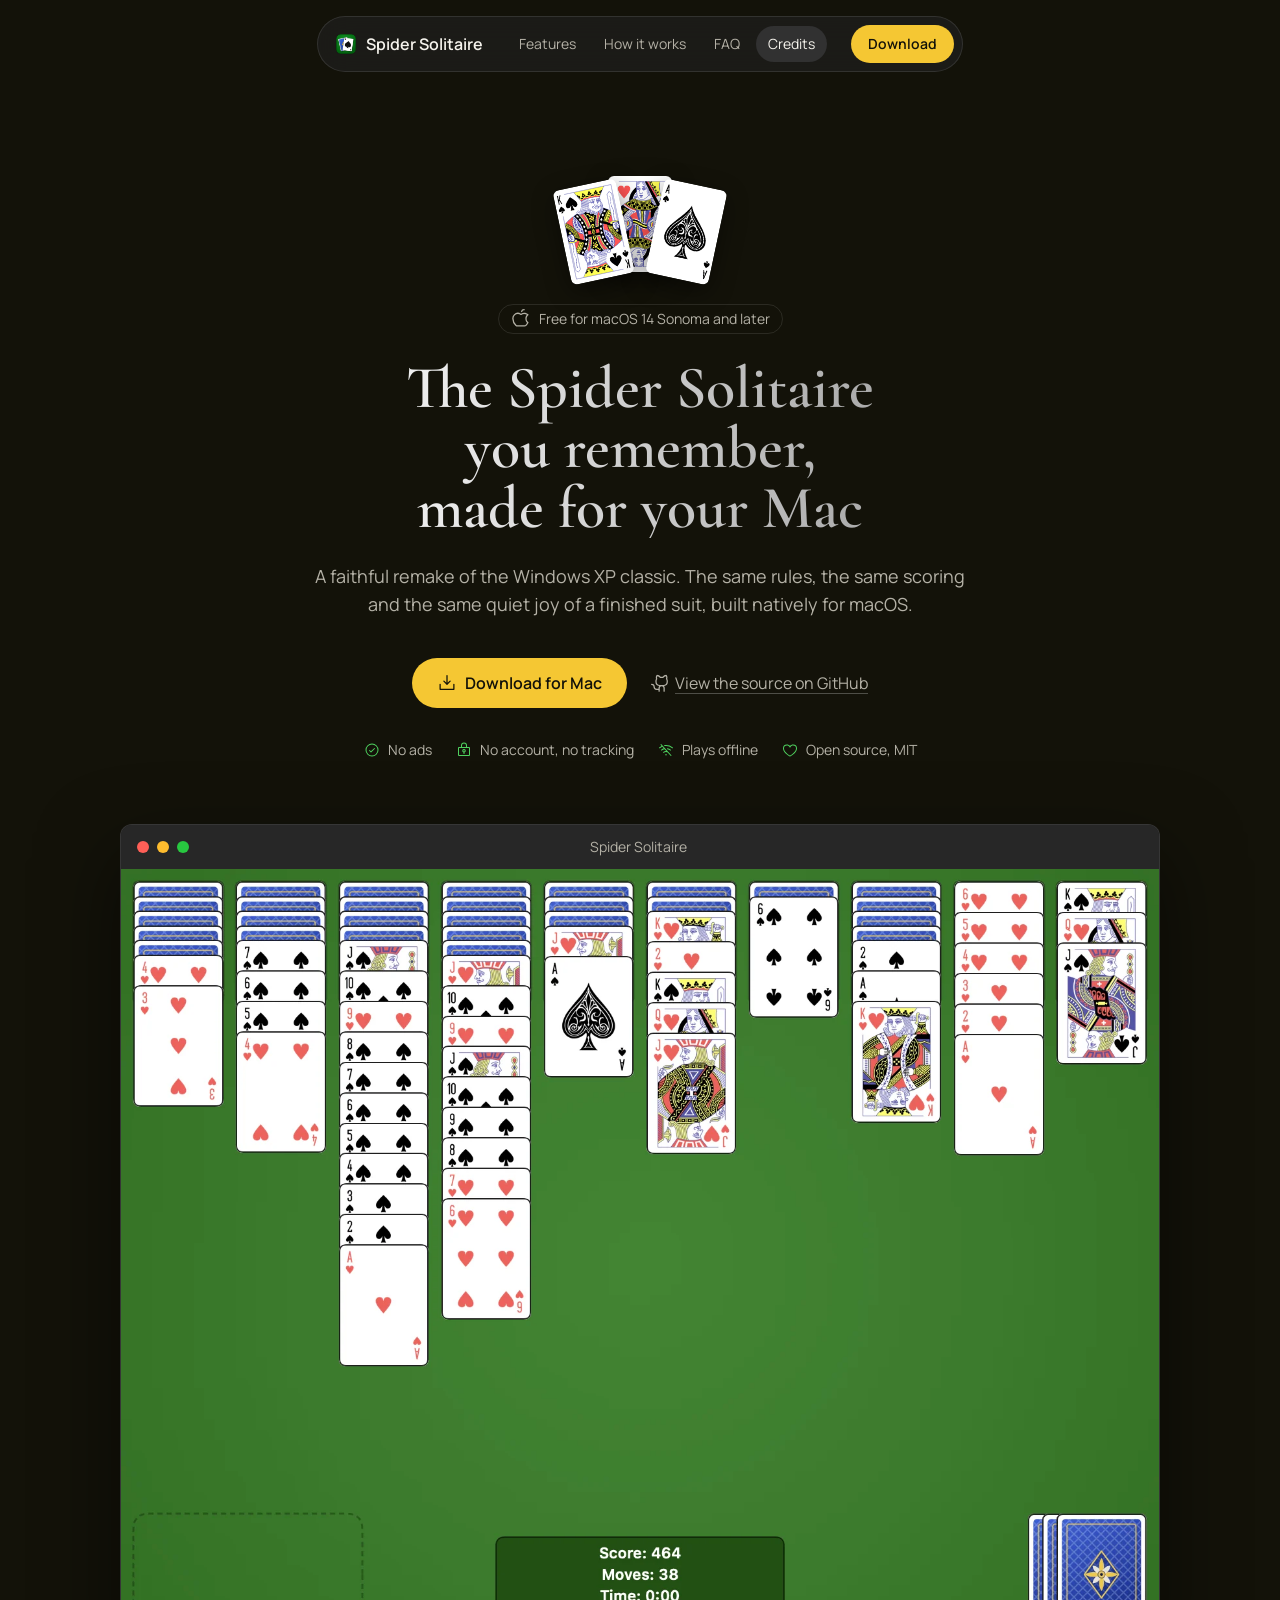
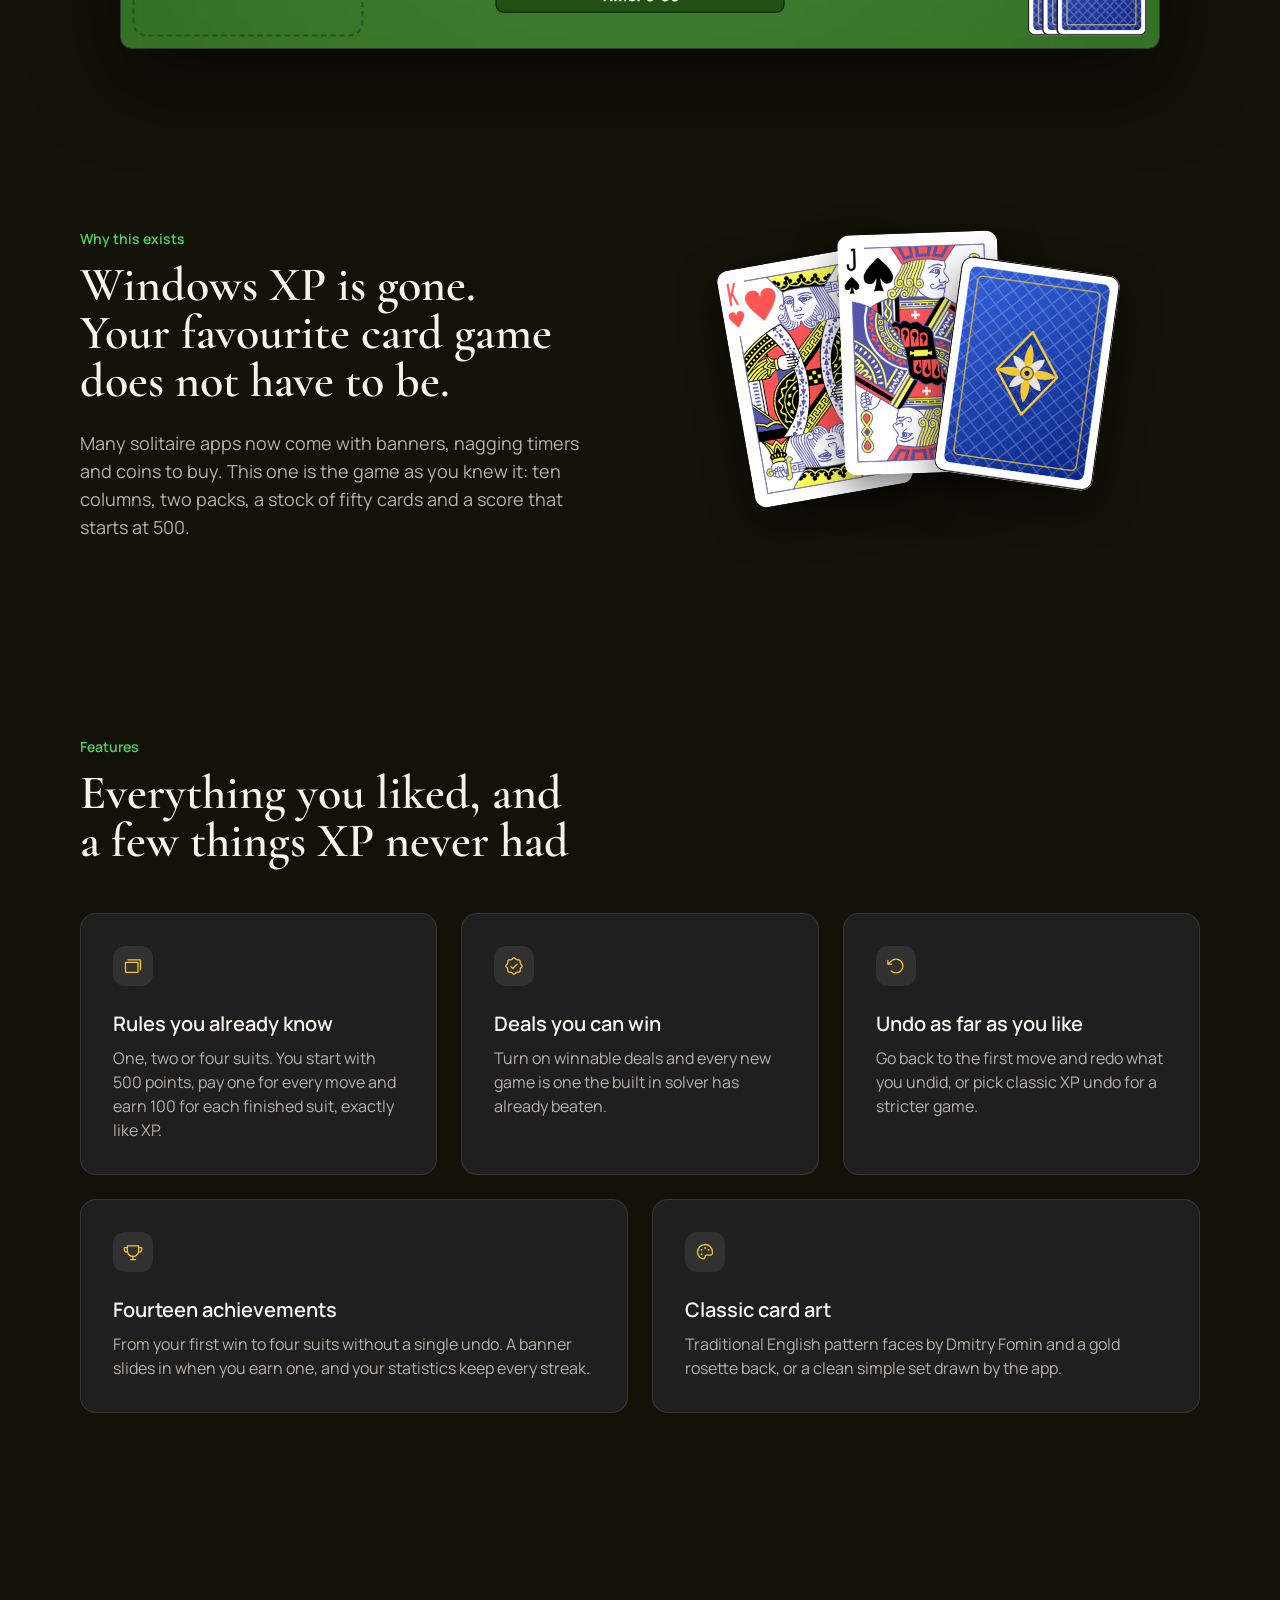
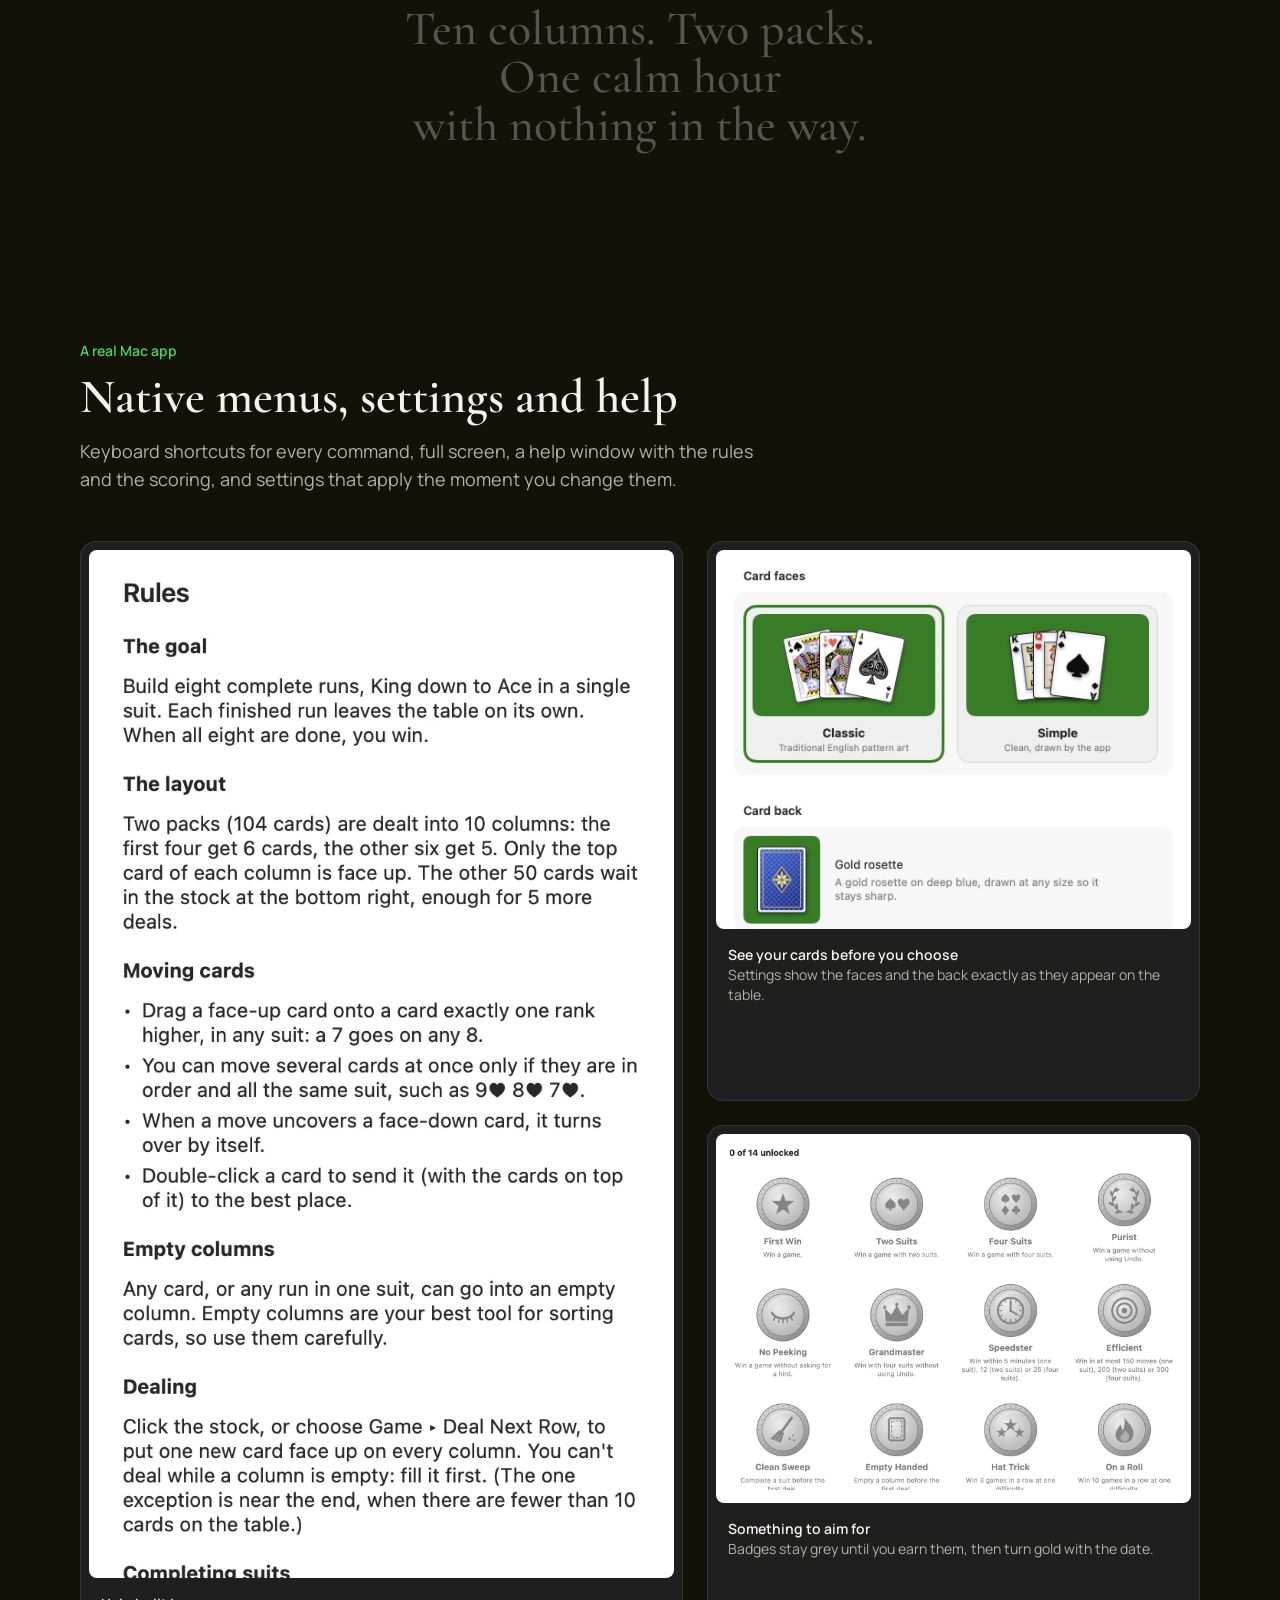
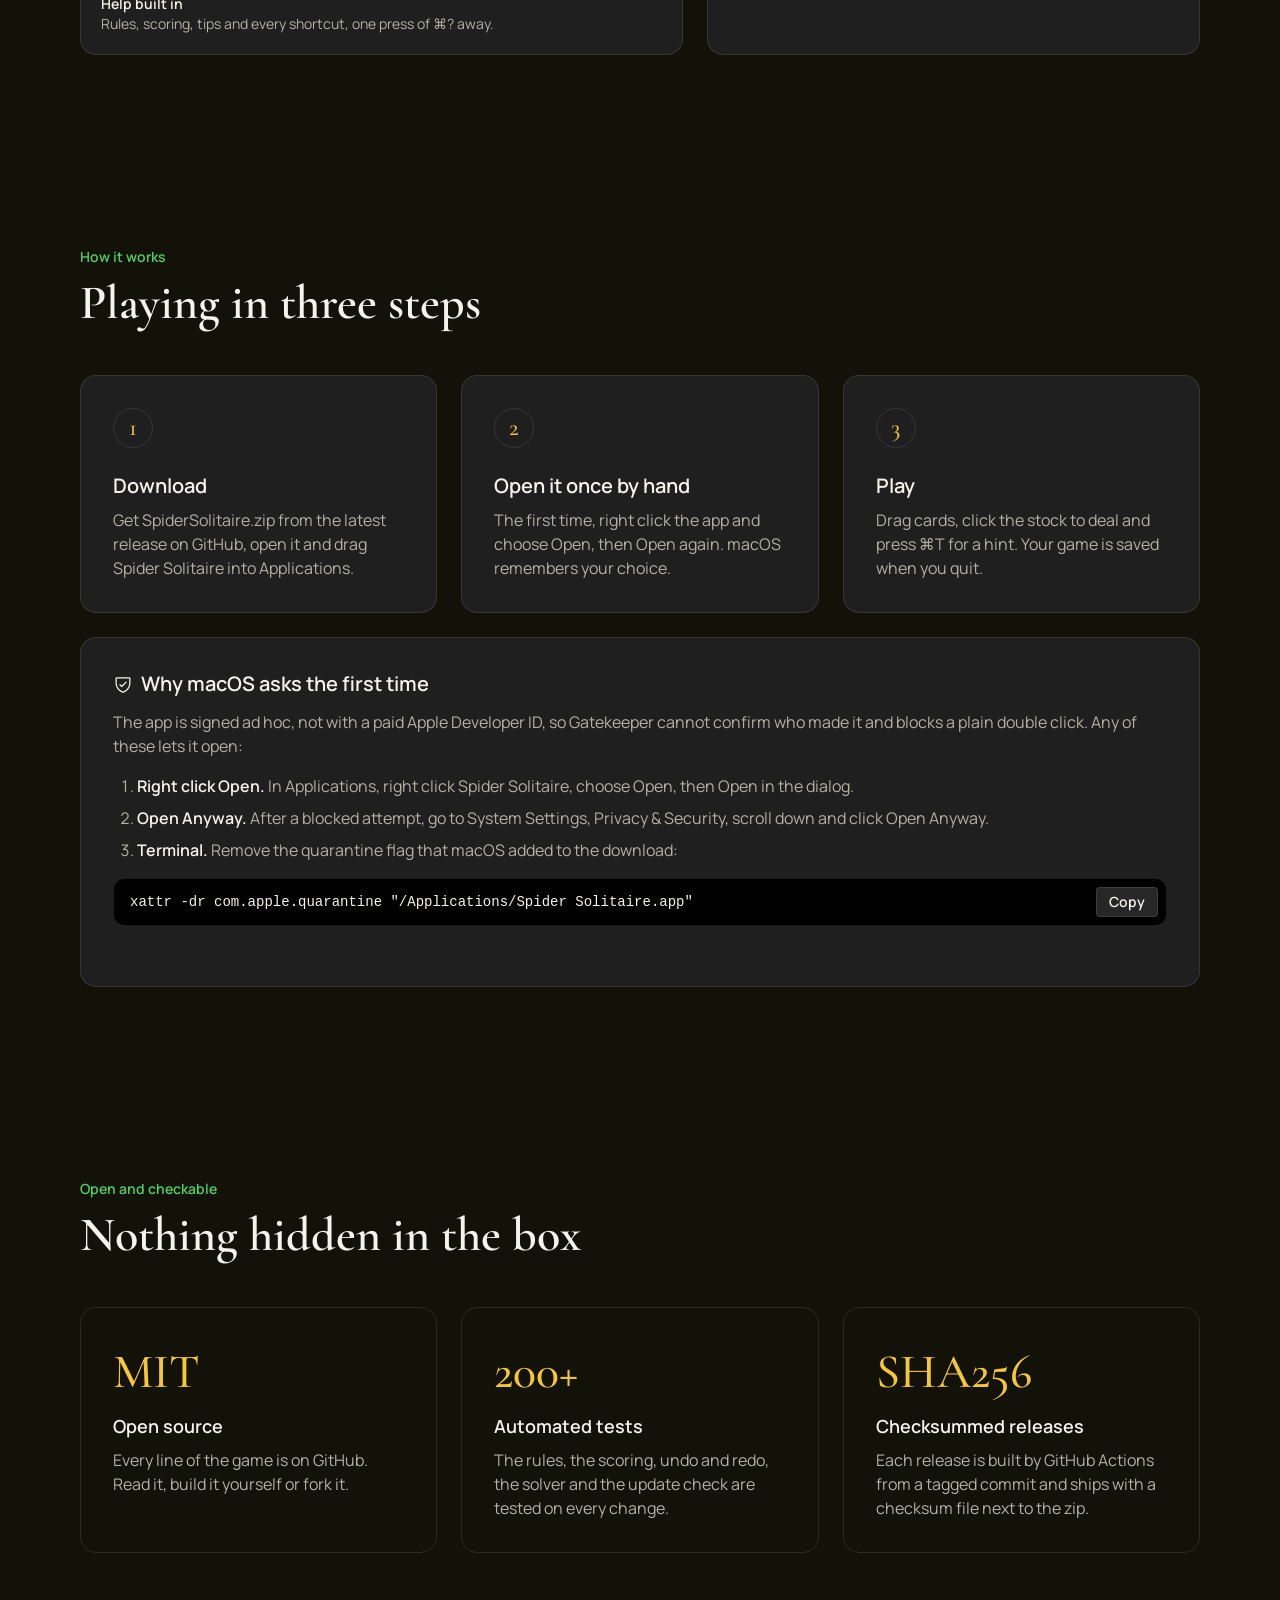
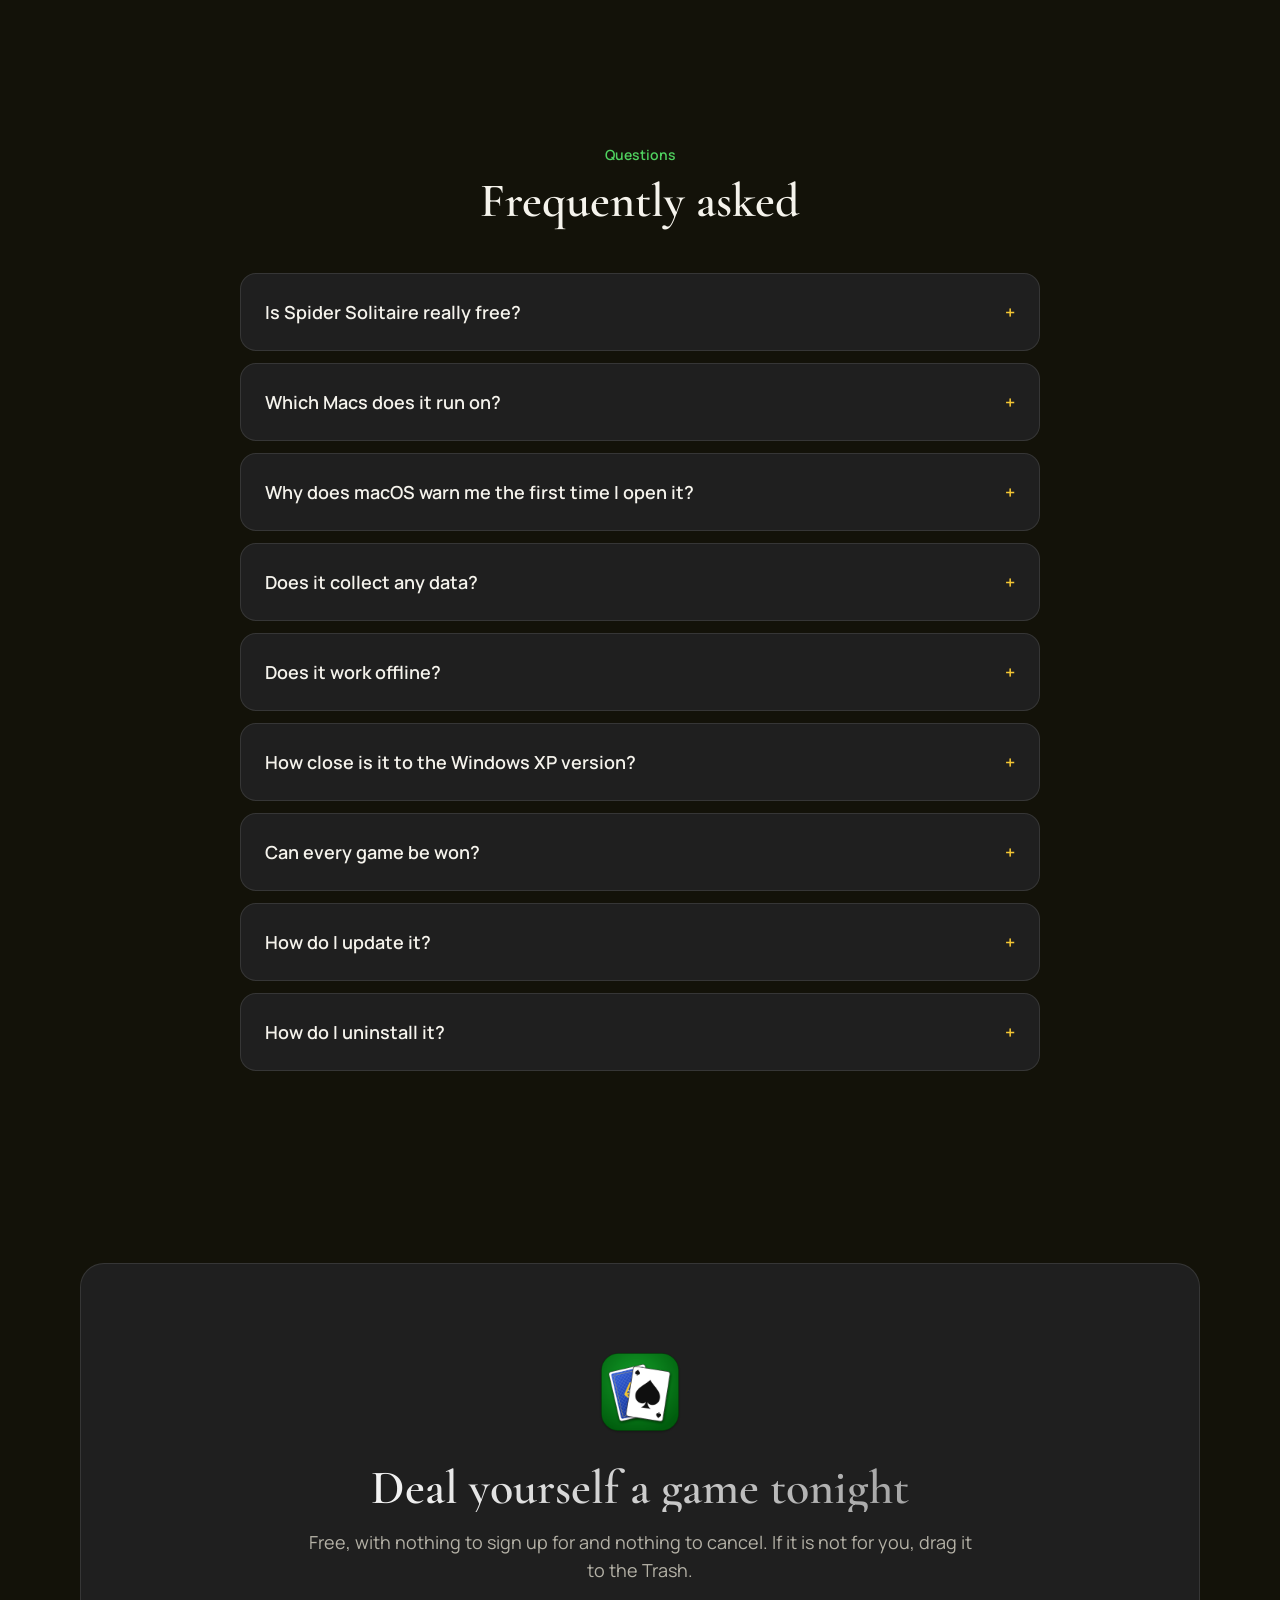
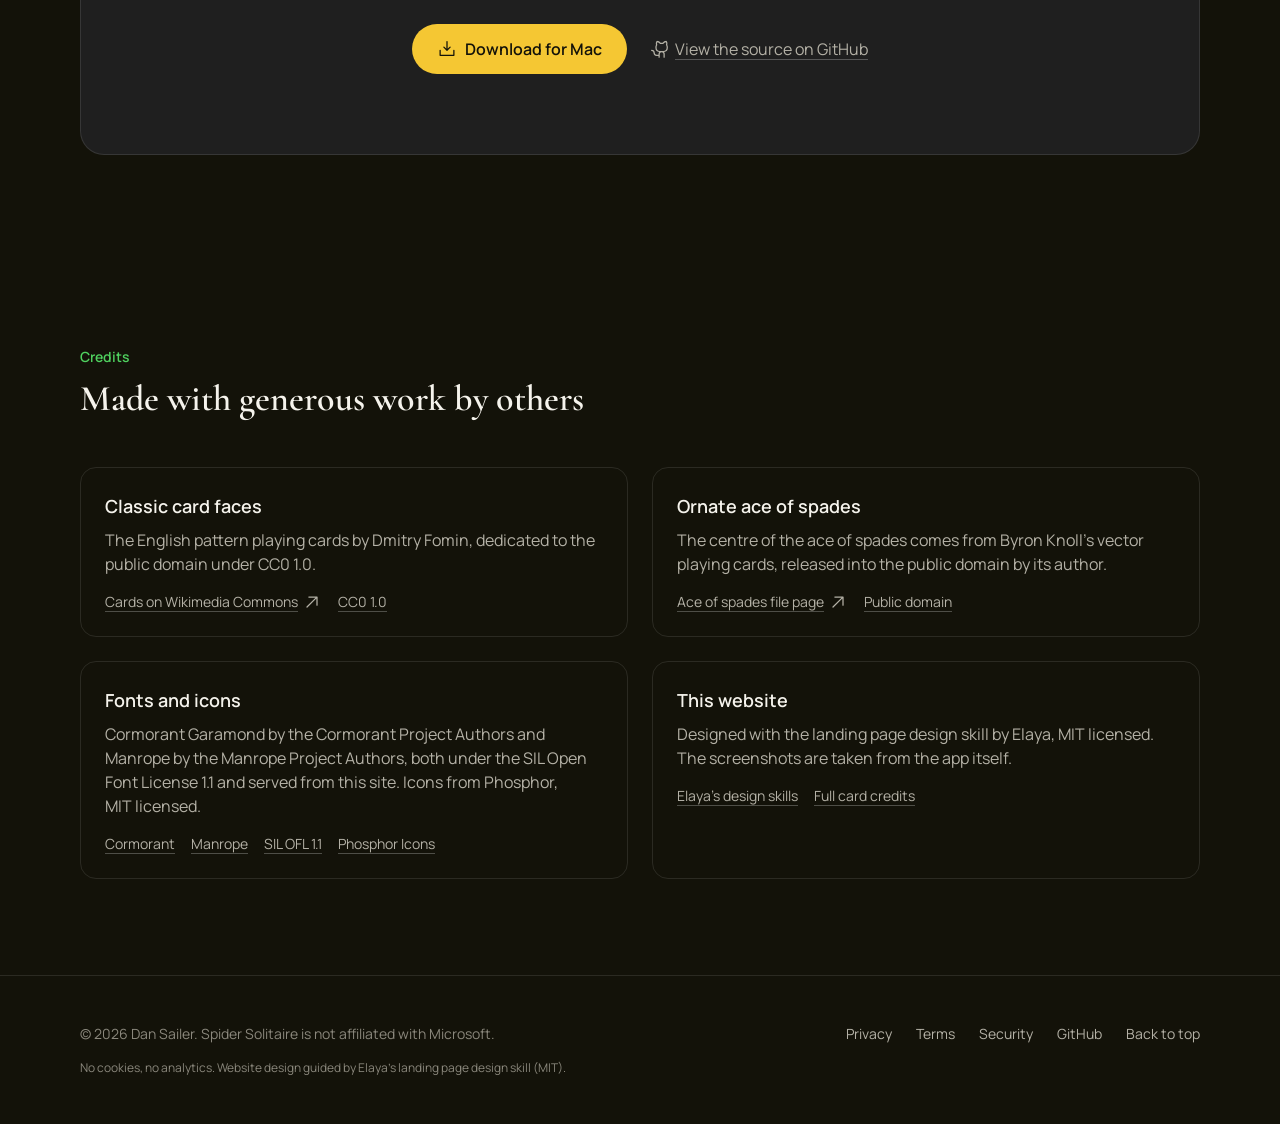
==== docs/index.html @ 623f6f0c "Website in docs/ (static, self-hosted OFL fonts and Phosphor icons, real app screenshots, Gatekeeper" ====
<!doctype html>
<html lang="en" class="no-js">
<head>
<!--
  Spider Solitaire website. Structure, copy and visual system follow the landing page design
  skill by Elaya (MIT, (c) 2026 Elaya): https://github.com/elayadesign/ai-design-skills
  Static HTML and CSS with a little vanilla JS. Everything is served from this folder: no CDN,
  no web fonts from third parties, no trackers, no cookies.
-->
<meta charset="utf-8">
<meta name="viewport" content="width=device-width, initial-scale=1">
<title>Spider Solitaire for Mac: the Windows XP classic, free and native</title>
<meta name="description" content="A free, faithful remake of Windows XP Spider Solitaire for macOS 14 and later. One, two or four suits, classic scoring, unlimited undo, winnable deals and 14 achievements. No ads, no account.">
<link rel="canonical" href="https://dansailer.github.io/SpiderSolitaire/">
<meta name="theme-color" content="#131209">
<link rel="icon" href="assets/favicon.svg" type="image/svg+xml">
<link rel="icon" href="assets/favicon-32.png" sizes="32x32" type="image/png">
<link rel="apple-touch-icon" href="assets/icon-180.png">
<meta property="og:type" content="website">
<meta property="og:site_name" content="Spider Solitaire">
<meta property="og:title" content="Spider Solitaire for Mac: the Windows XP classic, free and native">
<meta property="og:description" content="Same rules, same scoring, built natively for macOS. Free and open source.">
<meta property="og:url" content="https://dansailer.github.io/SpiderSolitaire/">
<meta property="og:image" content="https://dansailer.github.io/SpiderSolitaire/assets/og-image.png">
<meta property="og:image:width" content="1200">
<meta property="og:image:height" content="630">
<meta property="og:image:alt" content="A game of Spider Solitaire with two suits in progress on green felt">
<meta name="twitter:card" content="summary_large_image">
<link rel="preload" href="fonts/cormorant-garamond/cormorant-garamond-latin-600-normal.woff2" as="font" type="font/woff2" crossorigin>
<link rel="preload" href="fonts/manrope/manrope-latin-wght-normal.woff2" as="font" type="font/woff2" crossorigin>
<link rel="stylesheet" href="site.css">
<script type="application/ld+json">
{
  "@context": "https://schema.org",
  "@type": "SoftwareApplication",
  "name": "Spider Solitaire",
  "applicationCategory": "GameApplication",
  "operatingSystem": "macOS 14 or later",
  "url": "https://dansailer.github.io/SpiderSolitaire/",
  "downloadUrl": "https://github.com/dansailer/SpiderSolitaire/releases/latest",
  "license": "https://opensource.org/license/mit",
  "image": "https://dansailer.github.io/SpiderSolitaire/assets/icon-512.png",
  "offers": { "@type": "Offer", "price": "0", "priceCurrency": "USD" }
}
</script>
<script type="application/ld+json">
{
  "@context": "https://schema.org",
  "@type": "FAQPage",
  "mainEntity": [
    {"@type": "Question", "name": "Is Spider Solitaire really free?", "acceptedAnswer": {"@type": "Answer", "text": "Yes. There are no ads, no purchases inside the app and no account. The source code is open under the MIT licence."}},
    {"@type": "Question", "name": "Which Macs does it run on?", "acceptedAnswer": {"@type": "Answer", "text": "Any Mac with macOS 14 Sonoma or later. The download is a universal app for Apple silicon and Intel Macs."}},
    {"@type": "Question", "name": "Why does macOS warn me the first time I open it?", "acceptedAnswer": {"@type": "Answer", "text": "The app is signed ad hoc rather than with a paid Apple Developer ID, so Gatekeeper cannot check who made it. Right click the app, choose Open, then confirm. You only do this once."}},
    {"@type": "Question", "name": "Does it collect any data?", "acceptedAnswer": {"@type": "Answer", "text": "No. The only network request is the optional update check, which reads the public list of releases on GitHub at most once a day. You can turn it off in Settings."}},
    {"@type": "Question", "name": "Does it work offline?", "acceptedAnswer": {"@type": "Answer", "text": "Yes. Everything runs on your Mac. Without a connection the update check simply waits for the next day."}},
    {"@type": "Question", "name": "How close is it to the Windows XP version?", "acceptedAnswer": {"@type": "Answer", "text": "The rules, the scoring, the dealing rule for empty columns, hints, statistics and the three difficulties all follow XP. Redo, winnable deals and achievements are new, and you can switch undo to the classic XP behaviour."}},
    {"@type": "Question", "name": "Can every game be won?", "acceptedAnswer": {"@type": "Answer", "text": "Not every random deal. Turn on Only deal winnable games and each new game is one the built in solver has already won."}},
    {"@type": "Question", "name": "How do I update it?", "acceptedAnswer": {"@type": "Answer", "text": "Choose Spider Solitaire, then Check for Updates. If a new version exists, Download saves it to your Downloads folder and you replace the app in Applications."}},
    {"@type": "Question", "name": "How do I uninstall it?", "acceptedAnswer": {"@type": "Answer", "text": "Drag the app to the Trash. Your saved game and statistics live in the SpiderSolitaire folder inside Library, Application Support, which you can delete too."}}
  ]
}
</script>
</head>
<body>
<a class="skip-link" href="#main">Skip to content</a>

<nav class="nav" aria-label="Main">
  <a class="brand" href="./" aria-label="Spider Solitaire, home">
    <img src="assets/icon-180.png" alt="" width="24" height="24">
    <span>Spider Solitaire</span>
  </a>
  <ul class="nav-links text-sm">
    <li><a href="#features">Features</a></li>
    <li><a href="#how">How it works</a></li>
    <li><a href="#faq">FAQ</a></li>
    <li><a href="#credits">Credits</a></li>
  </ul>
  <a class="button button-primary" href="https://github.com/dansailer/SpiderSolitaire/releases/latest">Download</a>
  <button class="menu-toggle" type="button" aria-expanded="false" aria-controls="mobile-menu" aria-label="Open menu"><span></span><span></span></button>
</nav>
<div class="mobile-menu" id="mobile-menu" aria-hidden="true">
  <ul>
    <li><a href="#features">Features</a></li>
    <li><a href="#how">How it works</a></li>
    <li><a href="#faq">FAQ</a></li>
    <li><a href="#credits">Credits</a></li>
    <li><a class="button button-primary" href="https://github.com/dansailer/SpiderSolitaire/releases/latest">Download for Mac</a></li>
  </ul>
</div>

<main id="main">
  <header class="hero container">
    <div class="hero-fan" aria-hidden="true">
      <img src="assets/spades-king.png" alt="" width="64" height="96">
      <img src="assets/hearts-queen.png" alt="" width="64" height="96">
      <img src="assets/spades-ace.png" alt="" width="64" height="96">
    </div>
    <p class="eyebrow text-sm"><svg class="icon" aria-hidden="true"><use href="assets/icons.svg#i-apple-logo"/></svg>Free for macOS 14 Sonoma and later</p>
    <h1 class="serif text-6xl">The Spider Solitaire you remember,<br> made for your Mac</h1>
    <p class="subheading text-lg">A faithful remake of the Windows XP classic. The same rules, the same scoring and the same quiet joy of a finished suit, built natively for macOS.</p>
    <div class="cta-row">
      <a class="button button-primary button-large" href="https://github.com/dansailer/SpiderSolitaire/releases/latest">
        <svg class="icon" aria-hidden="true"><use href="assets/icons.svg#i-download-simple"/></svg>Download for Mac
      </a>
      <a class="text-link text-base" href="https://github.com/dansailer/SpiderSolitaire">
        <svg class="icon" aria-hidden="true"><use href="assets/icons.svg#i-github-logo"/></svg>View the source on GitHub
      </a>
    </div>
    <ul class="proof text-sm" aria-label="What you get">
      <li><svg class="icon" aria-hidden="true"><use href="assets/icons.svg#i-check-circle"/></svg>No ads</li>
      <li><svg class="icon" aria-hidden="true"><use href="assets/icons.svg#i-lock-key"/></svg>No account, no tracking</li>
      <li><svg class="icon" aria-hidden="true"><use href="assets/icons.svg#i-wifi-slash"/></svg>Plays offline</li>
      <li><svg class="icon" aria-hidden="true"><use href="assets/icons.svg#i-heart"/></svg>Open source, MIT</li>
    </ul>
    <div class="window">
      <div class="window-bar text-sm" aria-hidden="true"><i></i><i></i><i></i><span>Spider Solitaire</span></div>
      <div class="shot">
        <img src="assets/board.webp" width="1600" height="1200" fetchpriority="high"
             alt="Spider Solitaire on green felt: a two suit game 38 moves in, with runs of spades and hearts across ten columns, score 464 and the stock in the corner">
      </div>
    </div>
  </header>

  <section class="container reveal" aria-labelledby="story-title">
    <div class="story">
      <div>
        <span class="kicker text-sm">Why this exists</span>
        <h2 id="story-title" class="serif text-5xl">Windows XP is gone. Your favourite card game does not have to be.</h2>
        <p class="muted text-lg" style="margin-top: var(--s-300)">Many solitaire apps now come with banners, nagging timers and coins to buy. This one is the game as you knew it: ten columns, two packs, a stock of fifty cards and a score that starts at 500.</p>
      </div>
      <div class="story-cards" aria-hidden="true">
        <img src="assets/hearts-king.png" alt="" width="160" height="240">
        <img src="assets/spades-jack.png" alt="" width="160" height="240">
        <img src="assets/card-back.png" alt="" width="160" height="240">
      </div>
    </div>
  </section>

  <section id="features" class="container reveal" aria-labelledby="features-title">
    <div class="section-head">
      <span class="kicker text-sm">Features</span>
      <h2 id="features-title" class="serif text-5xl">Everything you liked, and a few things XP never had</h2>
    </div>
    <ul class="benefits">
      <li class="benefit">
        <span class="badge"><svg class="icon" aria-hidden="true"><use href="assets/icons.svg#i-cards"/></svg></span>
        <h3>Rules you already know</h3>
        <p>One, two or four suits. You start with 500 points, pay one for every move and earn 100 for each finished suit, exactly like XP.</p>
      </li>
      <li class="benefit">
        <span class="badge"><svg class="icon" aria-hidden="true"><use href="assets/icons.svg#i-seal-check"/></svg></span>
        <h3>Deals you can win</h3>
        <p>Turn on winnable deals and every new game is one the built in solver has already beaten.</p>
      </li>
      <li class="benefit">
        <span class="badge"><svg class="icon" aria-hidden="true"><use href="assets/icons.svg#i-arrow-counter-clockwise"/></svg></span>
        <h3>Undo as far as you like</h3>
        <p>Go back to the first move and redo what you undid, or pick classic XP undo for a stricter game.</p>
      </li>
      <li class="benefit">
        <span class="badge"><svg class="icon" aria-hidden="true"><use href="assets/icons.svg#i-trophy"/></svg></span>
        <h3>Fourteen achievements</h3>
        <p>From your first win to four suits without a single undo. A banner slides in when you earn one, and your statistics keep every streak.</p>
      </li>
      <li class="benefit">
        <span class="badge"><svg class="icon" aria-hidden="true"><use href="assets/icons.svg#i-palette"/></svg></span>
        <h3>Classic card art</h3>
        <p>Traditional English pattern faces by Dmitry Fomin and a gold rosette back, or a clean simple set drawn by the app.</p>
      </li>
    </ul>
  </section>

  <section class="tagline container" aria-label="In short">
    <p class="serif text-5xl" data-tagline>
      <span data-line>Ten columns. Two packs.</span><br>
      <span data-line>One calm hour</span><br>
      <span data-line>with nothing in the way.</span>
    </p>
  </section>

  <section class="container reveal" aria-labelledby="screens-title">
    <div class="section-head">
      <span class="kicker text-sm">A real Mac app</span>
      <h2 id="screens-title" class="serif text-5xl">Native menus, settings and help</h2>
      <p class="text-lg">Keyboard shortcuts for every command, full screen, a help window with the rules and the scoring, and settings that apply the moment you change them.</p>
    </div>
    <div class="gallery">
      <figure class="tall">
        <div class="shot"><img src="assets/help.webp" width="764" height="1344" loading="lazy"
             alt="The help window showing the rules: the goal, the layout, moving cards, empty columns and dealing"></div>
        <figcaption class="text-sm"><strong>Help built in</strong>Rules, scoring, tips and every shortcut, one press of ⌘? away.</figcaption>
      </figure>
      <figure>
        <div class="shot"><img src="assets/settings-appearance.webp" width="1040" height="830" loading="lazy"
             alt="Appearance settings with a live preview of the Classic and Simple card faces and the gold rosette card back"></div>
        <figcaption class="text-sm"><strong>See your cards before you choose</strong>Settings show the faces and the back exactly as they appear on the table.</figcaption>
      </figure>
      <figure>
        <div class="shot"><img src="assets/achievements.webp" width="1440" height="1120" loading="lazy"
             alt="The achievements window with badges such as First Win, Purist, Speedster and Hat Trick, all still locked"></div>
        <figcaption class="text-sm"><strong>Something to aim for</strong>Badges stay grey until you earn them, then turn gold with the date.</figcaption>
      </figure>
    </div>
  </section>

  <section id="how" class="container reveal" aria-labelledby="how-title">
    <div class="section-head">
      <span class="kicker text-sm">How it works</span>
      <h2 id="how-title" class="serif text-5xl">Playing in three steps</h2>
    </div>
    <ol class="steps">
      <li class="step">
        <span class="step-number" aria-hidden="true">1</span>
        <h3>Download</h3>
        <p>Get SpiderSolitaire.zip from the latest release on GitHub, open it and drag Spider Solitaire into Applications.</p>
      </li>
      <li class="step">
        <span class="step-number" aria-hidden="true">2</span>
        <h3>Open it once by hand</h3>
        <p>The first time, right click the app and choose Open, then Open again. macOS remembers your choice.</p>
      </li>
      <li class="step">
        <span class="step-number" aria-hidden="true">3</span>
        <h3>Play</h3>
        <p>Drag cards, click the stock to deal and press ⌘T for a hint. Your game is saved when you quit.</p>
      </li>
    </ol>
    <div class="gatekeeper" id="first-launch">
      <h3><svg class="icon" aria-hidden="true"><use href="assets/icons.svg#i-shield-check"/></svg>Why macOS asks the first time</h3>
      <p class="muted" style="margin-top: var(--s-100)">The app is signed ad hoc, not with a paid Apple Developer ID, so Gatekeeper cannot confirm who made it and blocks a plain double click. Any of these lets it open:</p>
      <ol class="text-base">
        <li><strong>Right click Open.</strong> In Applications, right click Spider Solitaire, choose Open, then Open in the dialog.</li>
        <li><strong>Open Anyway.</strong> After a blocked attempt, go to System Settings, Privacy &amp; Security, scroll down and click Open Anyway.</li>
        <li><strong>Terminal.</strong> Remove the quarantine flag that macOS added to the download:</li>
      </ol>
      <div class="code">
        <code id="xattr-command">xattr -dr com.apple.quarantine "/Applications/Spider Solitaire.app"</code>
        <button class="copy" type="button" data-copy="xattr-command" aria-describedby="copy-status">Copy</button>
      </div>
      <p class="copy-status text-sm" id="copy-status" role="status" aria-live="polite"></p>
    </div>
  </section>

  <section class="container reveal" aria-labelledby="open-title">
    <div class="section-head">
      <span class="kicker text-sm">Open and checkable</span>
      <h2 id="open-title" class="serif text-5xl">Nothing hidden in the box</h2>
    </div>
    <div class="facts">
      <div class="fact">
        <p class="value">MIT</p>
        <h3>Open source</h3>
        <p>Every line of the game is on GitHub. Read it, build it yourself or fork it.</p>
      </div>
      <div class="fact">
        <p class="value">200+</p>
        <h3>Automated tests</h3>
        <p>The rules, the scoring, undo and redo, the solver and the update check are tested on every change.</p>
      </div>
      <div class="fact">
        <p class="value">SHA256</p>
        <h3>Checksummed releases</h3>
        <p>Each release is built by GitHub Actions from a tagged commit and ships with a checksum file next to the zip.</p>
      </div>
    </div>
  </section>

  <section id="faq" class="container reveal" aria-labelledby="faq-title">
    <div class="section-head center">
      <span class="kicker text-sm">Questions</span>
      <h2 id="faq-title" class="serif text-5xl">Frequently asked</h2>
    </div>
    <div class="faq">
      <details><summary>Is Spider Solitaire really free?</summary><p>Yes. There are no ads, no purchases inside the app and no account. The source code is open under the MIT licence.</p></details>
      <details><summary>Which Macs does it run on?</summary><p>Any Mac with macOS 14 Sonoma or later. The download is a universal app for Apple silicon and Intel Macs.</p></details>
      <details><summary>Why does macOS warn me the first time I open it?</summary><p>The app is signed ad hoc rather than with a paid Apple Developer ID, so Gatekeeper cannot check who made it. Right click the app, choose Open, then confirm. You only do this once. <a class="text-link" href="#first-launch">More ways to open it</a></p></details>
      <details><summary>Does it collect any data?</summary><p>No. The only network request is the optional update check, which reads the public list of releases on GitHub at most once a day. You can turn it off in Settings, General.</p></details>
      <details><summary>Does it work offline?</summary><p>Yes. Everything runs on your Mac. Without a connection the update check simply waits for the next day.</p></details>
      <details><summary>How close is it to the Windows XP version?</summary><p>The rules, the scoring, the dealing rule for empty columns, hints, statistics and the three difficulties all follow XP. Redo, winnable deals and achievements are new, and you can switch undo to the classic XP behaviour.</p></details>
      <details><summary>Can every game be won?</summary><p>Not every random deal. Turn on Only deal winnable games and each new game is one the built in solver has already won.</p></details>
      <details><summary>How do I update it?</summary><p>Choose Spider Solitaire, then Check for Updates. If a new version exists, Download saves it to your Downloads folder and you replace the app in Applications.</p></details>
      <details><summary>How do I uninstall it?</summary><p>Drag the app to the Trash. Your saved game and statistics live in the SpiderSolitaire folder inside Library, Application Support, which you can delete too.</p></details>
    </div>
  </section>

  <section class="final container reveal" aria-labelledby="final-title">
    <div class="final-card">
      <img src="assets/icon-512.png" alt="Spider Solitaire app icon: an ace of spades over a blue card back on green felt" width="96" height="96" loading="lazy">
      <h2 id="final-title" class="serif text-5xl gradient-text">Deal yourself a game tonight</h2>
      <p class="text-lg">Free, with nothing to sign up for and nothing to cancel. If it is not for you, drag it to the Trash.</p>
      <div class="cta-row">
        <a class="button button-primary button-large" href="https://github.com/dansailer/SpiderSolitaire/releases/latest">
          <svg class="icon" aria-hidden="true"><use href="assets/icons.svg#i-download-simple"/></svg>Download for Mac
        </a>
        <a class="text-link text-base" href="https://github.com/dansailer/SpiderSolitaire">
          <svg class="icon" aria-hidden="true"><use href="assets/icons.svg#i-github-logo"/></svg>View the source on GitHub
        </a>
      </div>
    </div>
  </section>

  <section id="credits" class="container reveal" aria-labelledby="credits-title">
    <div class="section-head">
      <span class="kicker text-sm">Credits</span>
      <h2 id="credits-title" class="serif text-4xl">Made with generous work by others</h2>
    </div>
    <ul class="credits">
      <li class="credit">
        <h3>Classic card faces</h3>
        <p>The English pattern playing cards by Dmitry Fomin, dedicated to the public domain under CC0 1.0.</p>
        <p class="links text-sm">
          <a class="text-link" href="https://commons.wikimedia.org/wiki/Category:SVG_English_pattern_playing_cards">Cards on Wikimedia Commons<svg class="icon" aria-hidden="true"><use href="assets/icons.svg#i-arrow-up-right"/></svg></a>
          <a class="text-link" href="https://creativecommons.org/publicdomain/zero/1.0/">CC0 1.0</a>
        </p>
      </li>
      <li class="credit">
        <h3>Ornate ace of spades</h3>
        <p>The centre of the ace of spades comes from Byron Knoll's vector playing cards, released into the public domain by its author.</p>
        <p class="links text-sm">
          <a class="text-link" href="https://commons.wikimedia.org/wiki/File:Ace_of_spades.svg">Ace of spades file page<svg class="icon" aria-hidden="true"><use href="assets/icons.svg#i-arrow-up-right"/></svg></a>
          <a class="text-link" href="https://en.wikipedia.org/wiki/Public_domain">Public domain</a>
        </p>
      </li>
      <li class="credit">
        <h3>Fonts and icons</h3>
        <p>Cormorant Garamond by the Cormorant Project Authors and Manrope by the Manrope Project Authors, both under the SIL Open Font License 1.1 and served from this site. Icons from Phosphor, MIT licensed.</p>
        <p class="links text-sm">
          <a class="text-link" href="https://github.com/CatharsisFonts/Cormorant">Cormorant</a>
          <a class="text-link" href="https://github.com/sharanda/manrope">Manrope</a>
          <a class="text-link" href="https://openfontlicense.org/">SIL OFL 1.1</a>
          <a class="text-link" href="https://phosphoricons.com/">Phosphor Icons</a>
        </p>
      </li>
      <li class="credit">
        <h3>This website</h3>
        <p>Designed with the landing page design skill by Elaya, MIT licensed. The screenshots are taken from the app itself.</p>
        <p class="links text-sm">
          <a class="text-link" href="https://github.com/elayadesign/ai-design-skills">Elaya's design skills</a>
          <a class="text-link" href="https://github.com/dansailer/SpiderSolitaire/blob/main/Sources/SpiderSolitaire/Resources/Cards/CREDITS.md">Full card credits</a>
        </p>
      </li>
    </ul>
  </section>
</main>

<footer>
  <div class="container">
    <div class="footer-row text-sm">
      <p>© 2026 Dan Sailer. Spider Solitaire is not affiliated with Microsoft.</p>
      <ul>
        <li><a href="privacy.html">Privacy</a></li>
        <li><a href="terms.html">Terms</a></li>
        <li><a href="https://github.com/dansailer/SpiderSolitaire/security/policy">Security</a></li>
        <li><a href="https://github.com/dansailer/SpiderSolitaire">GitHub</a></li>
        <li><a href="#main">Back to top</a></li>
      </ul>
    </div>
    <p class="note text-xs">No cookies, no analytics. Website design guided by Elaya's landing page design skill (MIT).</p>
  </div>
</footer>
<script src="site.js" defer></script>
</body>
</html>
---- docs/site.css ----
/* Spider Solitaire website. Visual system: Elaya's landing page design skill (MIT),
   https://github.com/elayadesign/ai-design-skills. Every size, space and radius below is one of
   its tokens (Tailwind type scale, spacing table, Tailwind radii). */

@font-face {
  font-family: "Cormorant Garamond";
  src: url("fonts/cormorant-garamond/cormorant-garamond-latin-500-normal.woff2") format("woff2");
  font-weight: 500; font-style: normal; font-display: swap;
  unicode-range: U+0000-00FF, U+0131, U+0152-0153, U+02BB-02BC, U+02C6, U+02DA, U+02DC, U+0304, U+0308, U+0329, U+2000-206F, U+20AC, U+2122, U+2191, U+2193, U+2212, U+2215, U+FEFF, U+FFFD;
}
@font-face {
  font-family: "Cormorant Garamond";
  src: url("fonts/cormorant-garamond/cormorant-garamond-latin-600-normal.woff2") format("woff2");
  font-weight: 600; font-style: normal; font-display: swap;
  unicode-range: U+0000-00FF, U+0131, U+0152-0153, U+02BB-02BC, U+02C6, U+02DA, U+02DC, U+0304, U+0308, U+0329, U+2000-206F, U+20AC, U+2122, U+2191, U+2193, U+2212, U+2215, U+FEFF, U+FFFD;
}
@font-face {
  font-family: "Manrope";
  src: url("fonts/manrope/manrope-latin-wght-normal.woff2") format("woff2-variations");
  font-weight: 200 800; font-style: normal; font-display: swap;
  unicode-range: U+0000-00FF, U+0131, U+0152-0153, U+02BB-02BC, U+02C6, U+02DA, U+02DC, U+0304, U+0308, U+0329, U+2000-206F, U+20AC, U+2122, U+2191, U+2193, U+2212, U+2215, U+FEFF, U+FFFD;
}

:root {
  /* Spacing (B2) */
  --s-25: 2px; --s-50: 4px; --s-75: 8px; --s-100: 12px; --s-200: 16px; --s-300: 24px;
  --s-400: 32px; --s-500: 40px; --s-600: 48px; --s-700: 64px; --s-800: 80px; --s-900: 96px;
  /* Radius (B3, Tailwind) */
  --r-sm: 4px; --r-md: 6px; --r-lg: 8px; --r-xl: 12px; --r-2xl: 16px; --r-3xl: 24px; --r-full: 9999px;
  /* Colour: dark theme backgrounds from B4 only */
  --bg: #131209; --surface: #1F1F1F; --surface-2: #272727; --surface-3: #313131;
  --text: #F5F3EC; --muted: #B4B1A6; --faint: #8A877C;
  --line: rgba(255, 255, 255, 0.1);
  --gold: #F5C733; --gold-hover: #F8D35C; --felt: #007F0E; --felt-text: #4FD15F;
  /* Motion (B7) */
  --ease: cubic-bezier(0.22, 1, 0.36, 1);
  --serif: "Cormorant Garamond", "Iowan Old Style", "Palatino", Georgia, serif;
  --sans: "Manrope", ui-sans-serif, system-ui, -apple-system, "Segoe UI", sans-serif;
  --mono: ui-monospace, "SF Mono", Menlo, Consolas, monospace;
  color-scheme: dark;
}

*, *::before, *::after { box-sizing: border-box; }
html { scroll-behavior: smooth; scroll-padding-top: var(--s-900); }
body {
  margin: 0; background: var(--bg); color: var(--text);
  font-family: var(--sans); font-size: 16px; line-height: 24px;
  -webkit-font-smoothing: antialiased; text-rendering: optimizeLegibility;
}
img { max-width: 100%; height: auto; display: block; }
a { color: inherit; }
p, li, dd { text-wrap: pretty; }
h1, h2, h3 { text-wrap: balance; margin: 0; font-weight: 600; }
p { margin: 0; }
svg.icon { width: 20px; height: 20px; flex: none; fill: currentColor; }
code, kbd { font-family: var(--mono); font-size: 14px; line-height: 20px; }

/* Type scale (B1, Tailwind steps only) */
.text-xs { font-size: 12px; line-height: 16px; }
.text-sm { font-size: 14px; line-height: 20px; }
.text-base { font-size: 16px; line-height: 24px; }
.text-lg { font-size: 18px; line-height: 28px; }
.text-xl { font-size: 20px; line-height: 28px; }
.text-2xl { font-size: 24px; line-height: 32px; }
.text-3xl { font-size: 30px; line-height: 36px; }
.text-4xl { font-size: 36px; line-height: 40px; }
.text-5xl { font-size: 48px; line-height: 1; }
.text-6xl { font-size: 60px; line-height: 1; }
.serif { font-family: var(--serif); letter-spacing: 0; }
.muted { color: var(--muted); }

.skip-link {
  position: absolute; left: var(--s-200); top: var(--s-200); z-index: 100;
  padding: var(--s-75) var(--s-100); border-radius: var(--r-lg);
  background: var(--gold); color: #131209; font-weight: 600; text-decoration: none;
  transform: translateY(-200%); transition: transform 300ms var(--ease);
}
.skip-link:focus-visible { transform: translateY(0); }

:focus-visible { outline: 2px solid var(--gold); outline-offset: 3px; border-radius: var(--r-sm); }

.container { width: min(1120px, 100% - var(--s-600)); margin-inline: auto; }
section { padding-block: var(--s-900); }

/* Navigation (B7): a compact pill floating off the top edge */
.nav {
  position: fixed; top: var(--s-200); left: 50%; z-index: 50;
  transform: translateX(-50%);
  display: flex; align-items: center; gap: var(--s-300);
  padding: var(--s-75) var(--s-75) var(--s-75) var(--s-200);
  border: 1px solid var(--line); border-radius: var(--r-full);
  background: rgba(31, 31, 31, 0.72);
  -webkit-backdrop-filter: blur(16px) saturate(1.4); backdrop-filter: blur(16px) saturate(1.4);
  width: max-content; max-width: calc(100% - var(--s-400));
}
.brand { display: flex; align-items: center; gap: var(--s-75); text-decoration: none; font-weight: 600; white-space: nowrap; }
.brand img { width: 24px; height: 24px; }
.nav-links { display: flex; gap: var(--s-50); list-style: none; margin: 0; padding: 0; }
.nav-links a {
  display: block; padding: var(--s-75) var(--s-100); border-radius: var(--r-full);
  color: var(--muted); text-decoration: none;
  transition: color 300ms var(--ease), background-color 300ms var(--ease);
}
.nav-links a:hover { color: var(--text); background: var(--surface-2); }
.nav-links a[aria-current="true"], .nav-links a[aria-current="page"] { color: var(--text); background: var(--surface-3); }
.menu-toggle {
  display: none; width: 40px; height: 40px; border: 0; border-radius: var(--r-full);
  background: transparent; color: var(--text); cursor: pointer; position: relative;
}
.menu-toggle span {
  position: absolute; left: 12px; width: 16px; height: 2px; border-radius: var(--r-full); background: currentColor;
  transition: transform 500ms var(--ease), opacity 300ms var(--ease);
}
.menu-toggle span:nth-child(1) { top: 16px; }
.menu-toggle span:nth-child(2) { top: 24px; }
.menu-toggle[aria-expanded="true"] span:nth-child(1) { transform: translateY(4px) rotate(45deg); }
.menu-toggle[aria-expanded="true"] span:nth-child(2) { transform: translateY(-4px) rotate(-45deg); }

.mobile-menu {
  position: fixed; inset: 0; z-index: 40; padding: var(--s-900) var(--s-300) var(--s-400);
  background: rgba(19, 18, 9, 0.94);
  -webkit-backdrop-filter: blur(24px); backdrop-filter: blur(24px);
  opacity: 0; pointer-events: none; transition: opacity 300ms var(--ease);
}
.mobile-menu.open { opacity: 1; pointer-events: auto; }
.mobile-menu ul { list-style: none; margin: 0; padding: 0; display: grid; gap: var(--s-75); }
.mobile-menu a {
  display: block; padding: var(--s-100) var(--s-200); border-radius: var(--r-xl);
  font-family: var(--serif); font-size: 30px; line-height: 36px; text-decoration: none;
  opacity: 0; transform: translateY(var(--s-300));
  transition: opacity 500ms var(--ease), transform 500ms var(--ease), background-color 300ms var(--ease);
}
.mobile-menu a:hover { background: var(--surface-2); }
.mobile-menu.open a { opacity: 1; transform: none; }
.mobile-menu .button { font-family: var(--sans); font-size: 16px; line-height: 24px; margin-top: var(--s-300); }

/* Buttons (B1, B2, B9) */
.button {
  display: inline-flex; align-items: center; justify-content: center; gap: var(--s-75);
  padding: var(--s-75) var(--s-100); border-radius: var(--r-full); border: 1px solid transparent;
  font: 600 16px/24px var(--sans); text-decoration: none; cursor: pointer;
  transition: background-color 300ms var(--ease), transform 300ms var(--ease), border-color 300ms var(--ease);
}
.button:active { transform: scale(0.98); }
.button-primary { background: var(--gold); color: #131209; }
.button-primary:hover { background: var(--gold-hover); transform: translateY(-1px); }
.button-primary:active { transform: scale(0.98); }
.button-ghost { border-color: var(--line); color: var(--text); background: transparent; }
.button-ghost:hover { background: var(--surface-2); }
.button-large { padding: var(--s-100) var(--s-300); }
.nav .button { font-size: 14px; line-height: 20px; padding: var(--s-75) var(--s-200); }
.text-link {
  display: inline-flex; align-items: center; gap: var(--s-50);
  color: var(--muted); text-decoration: underline; text-decoration-color: rgba(255, 255, 255, 0.25);
  text-underline-offset: 4px; transition: color 300ms var(--ease), text-decoration-color 300ms var(--ease);
}
.text-link:hover { color: var(--text); text-decoration-color: var(--gold); }

/* Hero (B5) */
.hero { padding-top: calc(var(--s-900) + var(--s-800)); padding-bottom: var(--s-800); text-align: center; }
.hero-fan { display: flex; justify-content: center; margin-bottom: var(--s-400); height: 96px; }
.hero-fan img {
  width: 64px; height: 96px; border-radius: var(--r-md); background: #fff;
  box-shadow: 0 8px 24px rgba(0, 0, 0, 0.45); margin-inline: -8px;
}
.hero-fan img:nth-child(1) { transform: rotate(-12deg) translateY(8px); }
.hero-fan img:nth-child(3) { transform: rotate(12deg) translateY(8px); }
.eyebrow {
  display: inline-flex; align-items: center; gap: var(--s-75);
  padding: var(--s-50) var(--s-100); border: 1px solid var(--line); border-radius: var(--r-full);
  color: var(--muted); margin-bottom: var(--s-300);
}
.hero h1, .gradient-text {
  max-width: 680px; margin-inline: auto;
  background: linear-gradient(90deg, #FFFFFF, #9B9B9B);
  -webkit-background-clip: text; background-clip: text; color: transparent;
}
.hero .subheading { max-width: 680px; margin: var(--s-300) auto 0; color: var(--muted); }
.cta-row { display: flex; flex-wrap: wrap; align-items: center; justify-content: center; gap: var(--s-300); margin-top: var(--s-500); }
.proof { display: flex; flex-wrap: wrap; justify-content: center; gap: var(--s-75) var(--s-300); margin: var(--s-400) 0 0; padding: 0; list-style: none; color: var(--muted); }
.proof li { display: inline-flex; align-items: center; gap: var(--s-75); }
.proof .icon { color: var(--felt-text); width: 16px; height: 16px; }

/* App window frame around screenshots */
.window {
  margin: var(--s-700) auto 0; max-width: 1040px; border-radius: var(--r-xl);
  border: 1px solid var(--line); background: var(--surface); overflow: hidden;
  box-shadow: 0 32px 80px rgba(0, 0, 0, 0.55);
}
.window-bar { display: flex; align-items: center; gap: var(--s-75); padding: var(--s-100) var(--s-200); background: var(--surface-2); }
.window-bar i { width: 12px; height: 12px; border-radius: var(--r-full); background: #FF5F57; }
.window-bar i:nth-child(2) { background: #FEBC2E; }
.window-bar i:nth-child(3) { background: #28C840; }
.window-bar span { flex: 1; text-align: center; color: var(--muted); margin-right: var(--s-700); }
.shot { position: relative; background: var(--surface-2); }
.shot img { width: 100%; opacity: 0; transition: opacity 500ms var(--ease); }
.shot.loaded img, .no-js .shot img { opacity: 1; }
/* Loading state: a skeleton shaped like the picture until it arrives */
.shot:not(.loaded)::before {
  content: ""; position: absolute; inset: 0; background: var(--surface-3);
  animation: skeleton 1600ms var(--ease) infinite alternate;
}
.no-js .shot::before { display: none; }
@keyframes skeleton { from { opacity: 0.35; } to { opacity: 0.8; } }

/* Section headings */
.section-head { max-width: 680px; margin-bottom: var(--s-600); }
.section-head.center { margin-inline: auto; text-align: center; }
.section-head p { margin-top: var(--s-200); color: var(--muted); }
.kicker { color: var(--felt-text); font-weight: 600; margin-bottom: var(--s-100); display: block; }

/* Problem to solution */
.story { display: grid; grid-template-columns: 1fr 1fr; gap: var(--s-700); align-items: center; }
.story-cards { position: relative; height: 320px; }
.story-cards img {
  position: absolute; width: 160px; border-radius: var(--r-xl); background: #fff;
  box-shadow: 0 16px 40px rgba(0, 0, 0, 0.5);
  transition: transform 500ms var(--ease);
}
.story-cards img:nth-child(1) { left: 12%; top: 32px; transform: rotate(-10deg); }
.story-cards img:nth-child(2) { left: 32%; top: 8px; transform: rotate(-2deg); }
.story-cards img:nth-child(3) { left: 52%; top: 40px; transform: rotate(8deg); }
.story-cards:hover img:nth-child(1) { transform: rotate(-14deg) translateX(-12px); }
.story-cards:hover img:nth-child(3) { transform: rotate(12deg) translateX(12px); }

/* Benefits */
.benefits { display: grid; grid-template-columns: repeat(6, 1fr); gap: var(--s-300); list-style: none; margin: 0; padding: 0; }
.benefit {
  grid-column: span 2; padding: var(--s-400); border: 1px solid var(--line); border-radius: var(--r-2xl);
  background: var(--surface); transition: transform 500ms var(--ease), border-color 300ms var(--ease);
}
.benefit:nth-child(4), .benefit:nth-child(5) { grid-column: span 3; }
.benefit:hover { transform: translateY(-4px); border-color: rgba(245, 199, 51, 0.35); }
.benefit .badge {
  display: inline-flex; width: 40px; height: 40px; align-items: center; justify-content: center;
  border-radius: var(--r-xl); background: var(--surface-3); color: var(--gold); margin-bottom: var(--s-300);
}
.benefit h3 { font-size: 20px; line-height: 28px; }
.benefit p { margin-top: var(--s-75); color: var(--muted); }

/* Tagline reveal (B11) */
.tagline { padding-block: var(--s-900); }
.tagline p { max-width: 680px; margin-inline: auto; text-align: center; text-wrap: balance; }
.tagline .word { color: rgba(245, 243, 236, 0.3); transition: color 500ms var(--ease); }
.tagline .word.on { color: var(--text); }

/* Gallery */
.gallery { display: grid; grid-template-columns: 1.1fr 0.9fr; gap: var(--s-300); }
.gallery figure { margin: 0; padding: var(--s-75); border: 1px solid var(--line); border-radius: var(--r-2xl); background: var(--surface); }
.gallery figure .shot { border-radius: var(--r-lg); overflow: hidden; }
.gallery figcaption { padding: var(--s-200) var(--s-100) var(--s-100); color: var(--muted); }
.gallery figcaption strong { color: var(--text); display: block; font-weight: 600; }
.gallery .tall { grid-row: span 2; }

/* Steps */
.steps { display: grid; grid-template-columns: repeat(3, 1fr); gap: var(--s-300); list-style: none; margin: 0; padding: 0; counter-reset: step; }
.step { padding: var(--s-400); border: 1px solid var(--line); border-radius: var(--r-2xl); background: var(--surface); }
.step-number {
  display: inline-flex; width: 40px; height: 40px; align-items: center; justify-content: center;
  border-radius: var(--r-full); border: 1px solid var(--line); font-family: var(--serif); font-size: 24px; line-height: 32px;
  color: var(--gold); margin-bottom: var(--s-300);
}
.step h3 { font-size: 20px; line-height: 28px; }
.step p { margin-top: var(--s-75); color: var(--muted); }
.gatekeeper { margin-top: var(--s-300); padding: var(--s-400); border: 1px solid var(--line); border-radius: var(--r-2xl); background: var(--surface); }
.gatekeeper h3 { font-size: 20px; line-height: 28px; display: flex; align-items: center; gap: var(--s-75); }
.gatekeeper ol { margin: var(--s-200) 0 0; padding-left: var(--s-300); color: var(--muted); display: grid; gap: var(--s-75); }
.gatekeeper strong { color: var(--text); font-weight: 600; }
.code {
  display: flex; align-items: center; justify-content: space-between; gap: var(--s-200);
  margin-top: var(--s-200); padding: var(--s-75) var(--s-75) var(--s-75) var(--s-200);
  border: 1px solid var(--line); border-radius: var(--r-xl); background: #000; overflow-x: auto;
}
.code code { white-space: nowrap; color: var(--text); }
.copy {
  flex: none; padding: var(--s-50) var(--s-100); border: 1px solid var(--line); border-radius: var(--r-sm);
  background: var(--surface-2); color: var(--text); font: 600 14px/20px var(--sans); cursor: pointer;
  transition: background-color 300ms var(--ease);
}
.copy:hover { background: var(--surface-3); }
.copy:active { transform: scale(0.98); }
.copy-status { min-height: 20px; margin-top: var(--s-75); color: var(--felt-text); }

/* Proof: open and checkable */
.facts { display: grid; grid-template-columns: repeat(3, 1fr); gap: var(--s-300); }
.fact { padding: var(--s-400); border: 1px solid var(--line); border-radius: var(--r-2xl); }
.fact .value { font-family: var(--serif); font-size: 48px; line-height: 1; color: var(--gold); }
.fact h3 { margin-top: var(--s-200); font-size: 18px; line-height: 28px; }
.fact p { margin-top: var(--s-75); color: var(--muted); }

/* FAQ */
.faq { max-width: 800px; margin-inline: auto; display: grid; gap: var(--s-100); }
.faq details { border: 1px solid var(--line); border-radius: var(--r-2xl); background: var(--surface); transition: border-color 300ms var(--ease); }
.faq details[open] { border-color: rgba(245, 199, 51, 0.3); }
.faq summary {
  list-style: none; cursor: pointer; padding: var(--s-300); font-weight: 600; font-size: 18px; line-height: 28px;
  display: flex; justify-content: space-between; gap: var(--s-200); border-radius: var(--r-2xl);
}
.faq summary::-webkit-details-marker { display: none; }
.faq summary::after { content: "+"; color: var(--gold); transition: transform 500ms var(--ease); }
.faq details[open] summary::after { transform: rotate(45deg); }
.faq summary:hover { background: var(--surface-2); }
.faq details p { padding: 0 var(--s-300) var(--s-300); color: var(--muted); }

/* Final call to action */
.final { text-align: center; }
.final-card { padding: var(--s-800) var(--s-400); border: 1px solid var(--line); border-radius: var(--r-3xl); background: var(--surface); }
.final-card img { width: 96px; height: 96px; margin: 0 auto var(--s-300); }
.final-card p { max-width: 680px; margin: var(--s-200) auto 0; color: var(--muted); }

/* Credits */
.credits { display: grid; grid-template-columns: repeat(2, 1fr); gap: var(--s-300); list-style: none; margin: 0; padding: 0; }
.credit { padding: var(--s-300); border: 1px solid var(--line); border-radius: var(--r-2xl); }
.credit h3 { font-size: 18px; line-height: 28px; }
.credit p { margin-top: var(--s-75); color: var(--muted); }
.credit .links { display: flex; flex-wrap: wrap; gap: var(--s-75) var(--s-200); margin-top: var(--s-200); }

/* Footer */
footer { padding-block: var(--s-600); border-top: 1px solid var(--line); color: var(--faint); }
.footer-row { display: flex; flex-wrap: wrap; justify-content: space-between; gap: var(--s-200); }
footer ul { display: flex; flex-wrap: wrap; gap: var(--s-75) var(--s-300); list-style: none; margin: 0; padding: 0; }
footer a { color: var(--muted); text-decoration: none; transition: color 300ms var(--ease); }
footer a:hover { color: var(--text); }
footer .note { margin-top: var(--s-200); }

/* ?still (used for the preview screenshot): everything in its final state */
.still *, .still *::before, .still *::after { transition: none !important; animation: none !important; }
.still .reveal { opacity: 1 !important; transform: none !important; }

/* Simple pages (privacy, terms, 404) */
.page { padding-top: calc(var(--s-900) + var(--s-700)); padding-bottom: var(--s-900); }
.page article { max-width: 680px; margin-inline: auto; }
.page h1 { font-family: var(--serif); font-size: 48px; line-height: 1; }
.page h2 { font-size: 20px; line-height: 28px; margin-top: var(--s-500); }
.page p, .page li { color: var(--muted); margin-top: var(--s-200); }
.page .back { margin-top: var(--s-500); }

/* Scroll reveals (B7) */
.js .reveal { opacity: 0; transform: translateY(var(--s-400)); transition: opacity 700ms var(--ease), transform 700ms var(--ease); }
.js .reveal.in { opacity: 1; transform: none; }

@media (max-width: 900px) {
  .nav-links, .nav .button { display: none; }
  .menu-toggle { display: block; }
  .nav { width: calc(100% - var(--s-400)); justify-content: space-between; }
  .story, .gallery { grid-template-columns: 1fr; }
  .gallery .tall { grid-row: auto; }
  .benefits { grid-template-columns: 1fr; }
  .benefit, .benefit:nth-child(4), .benefit:nth-child(5) { grid-column: auto; }
  .steps, .facts, .credits { grid-template-columns: 1fr; }
  .hero .text-6xl { font-size: 48px; line-height: 1; }
  .tagline .text-5xl { font-size: 36px; line-height: 40px; }
  section { padding-block: var(--s-800); }
  .hero h1 br { display: none; }
}

@media (max-width: 480px) {
  .hero .text-6xl { font-size: 36px; line-height: 40px; }
  .text-5xl { font-size: 36px; line-height: 40px; }
}

@media (prefers-reduced-motion: reduce) {
  html { scroll-behavior: auto; }
  *, *::before, *::after { transition-property: opacity, color, background-color, border-color !important; }
  .js .reveal { transform: none; }
  .mobile-menu a { transform: none; }
  .benefit:hover, .button-primary:hover { transform: none; }
  .story-cards:hover img:nth-child(1) { transform: rotate(-10deg); }
  .story-cards:hover img:nth-child(3) { transform: rotate(8deg); }
  .shot:not(.loaded)::before { animation: none; }
}
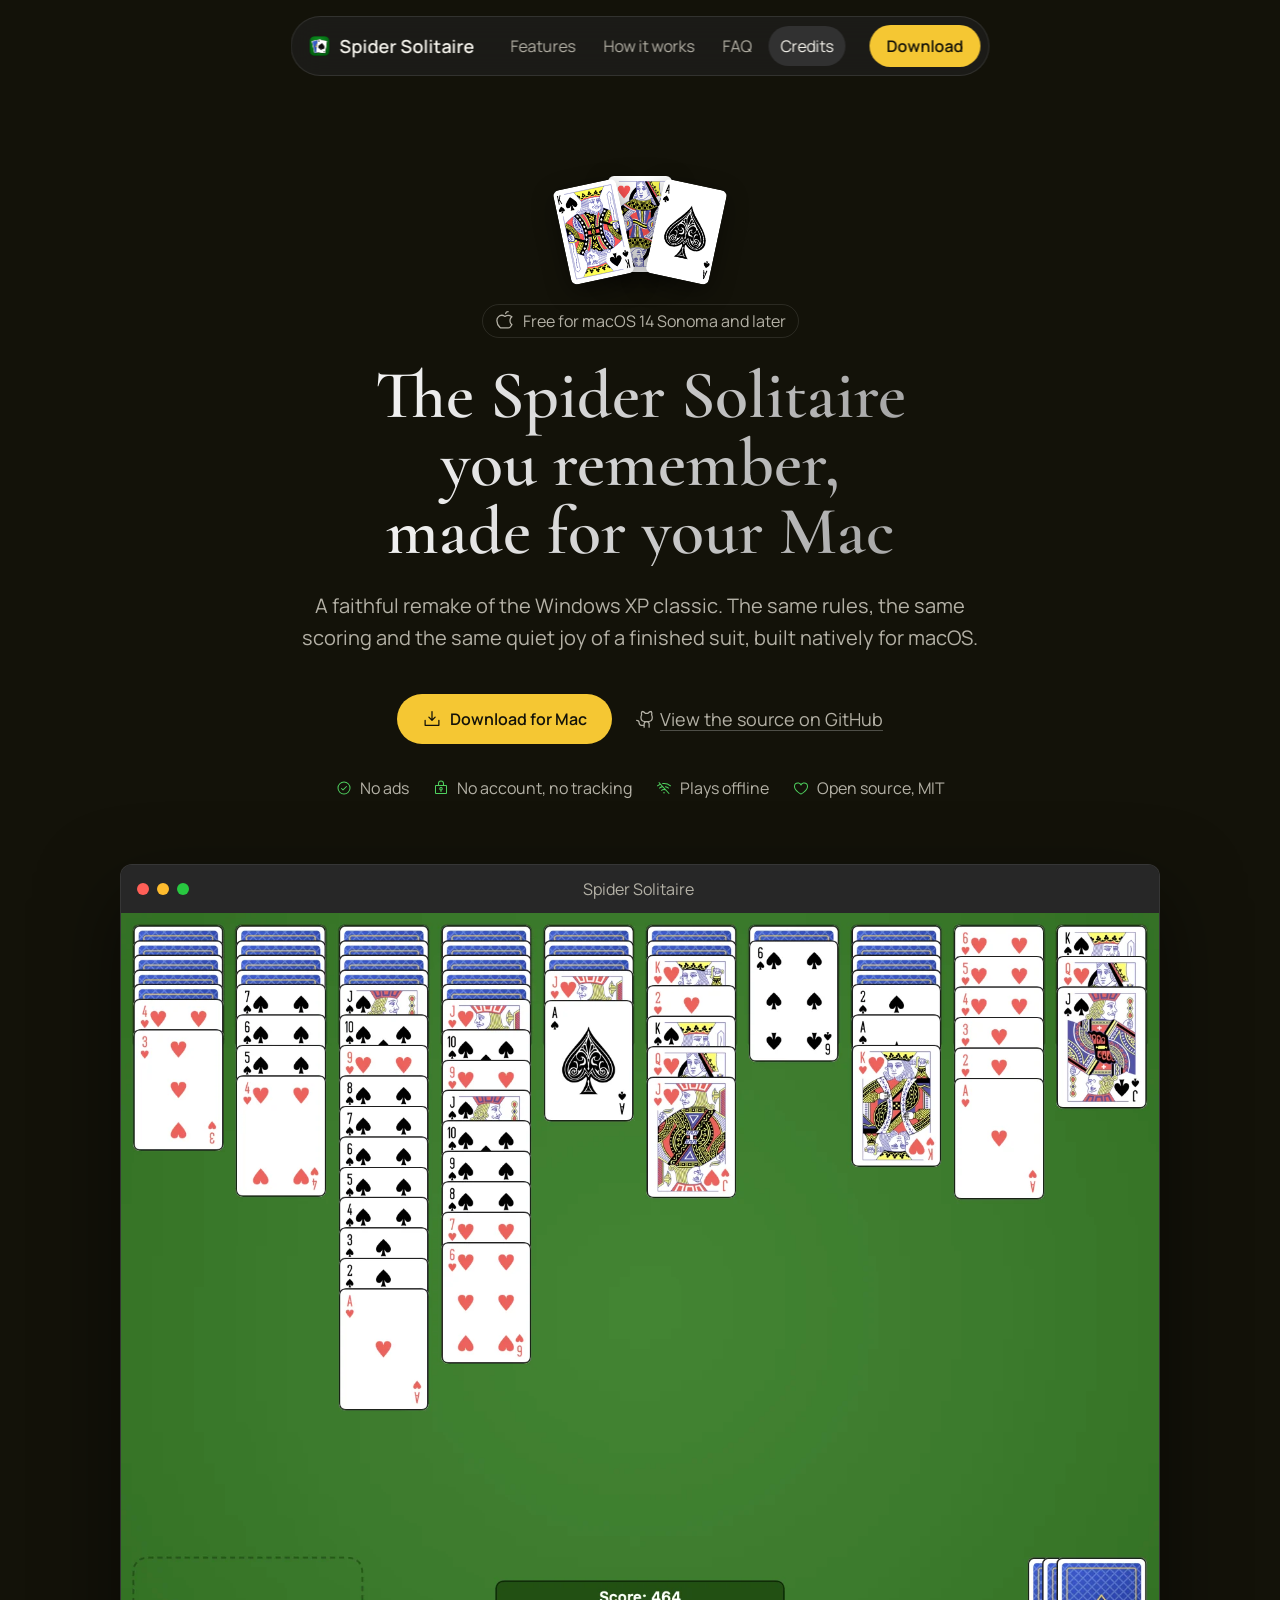
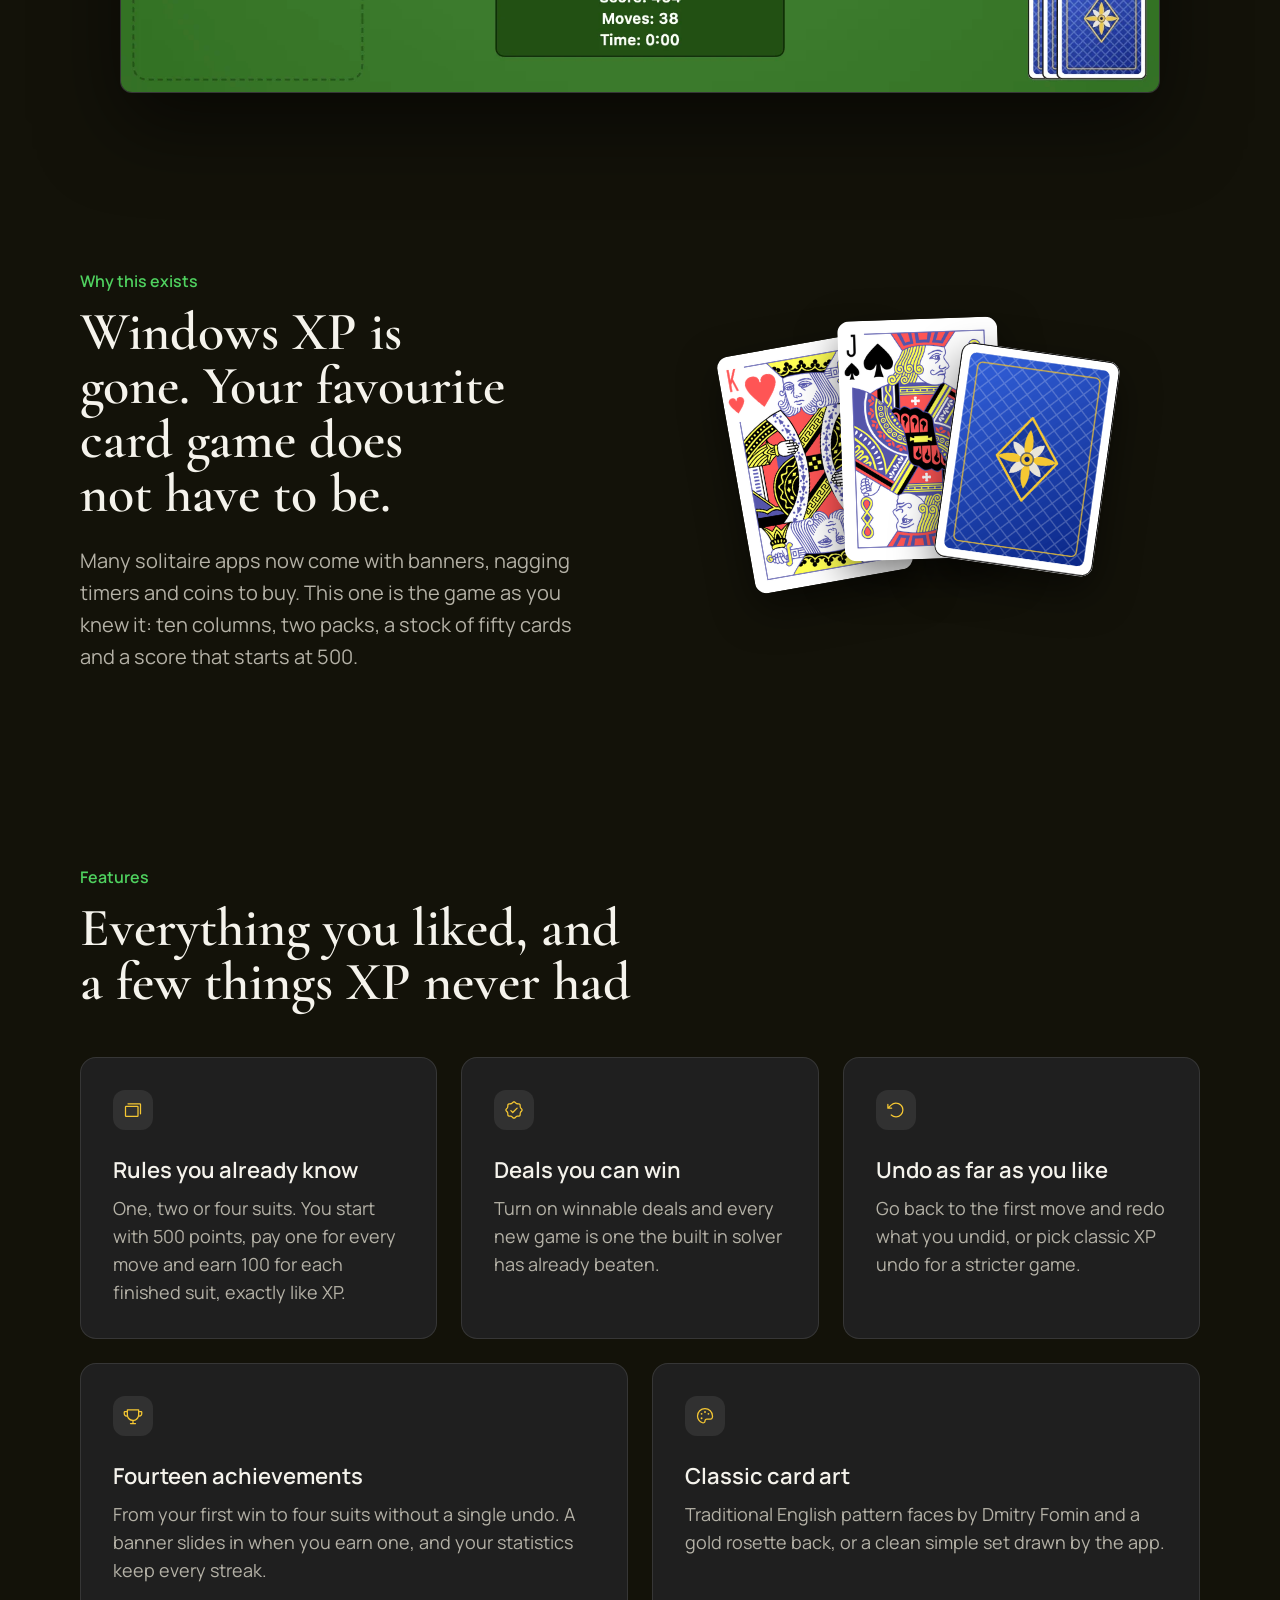
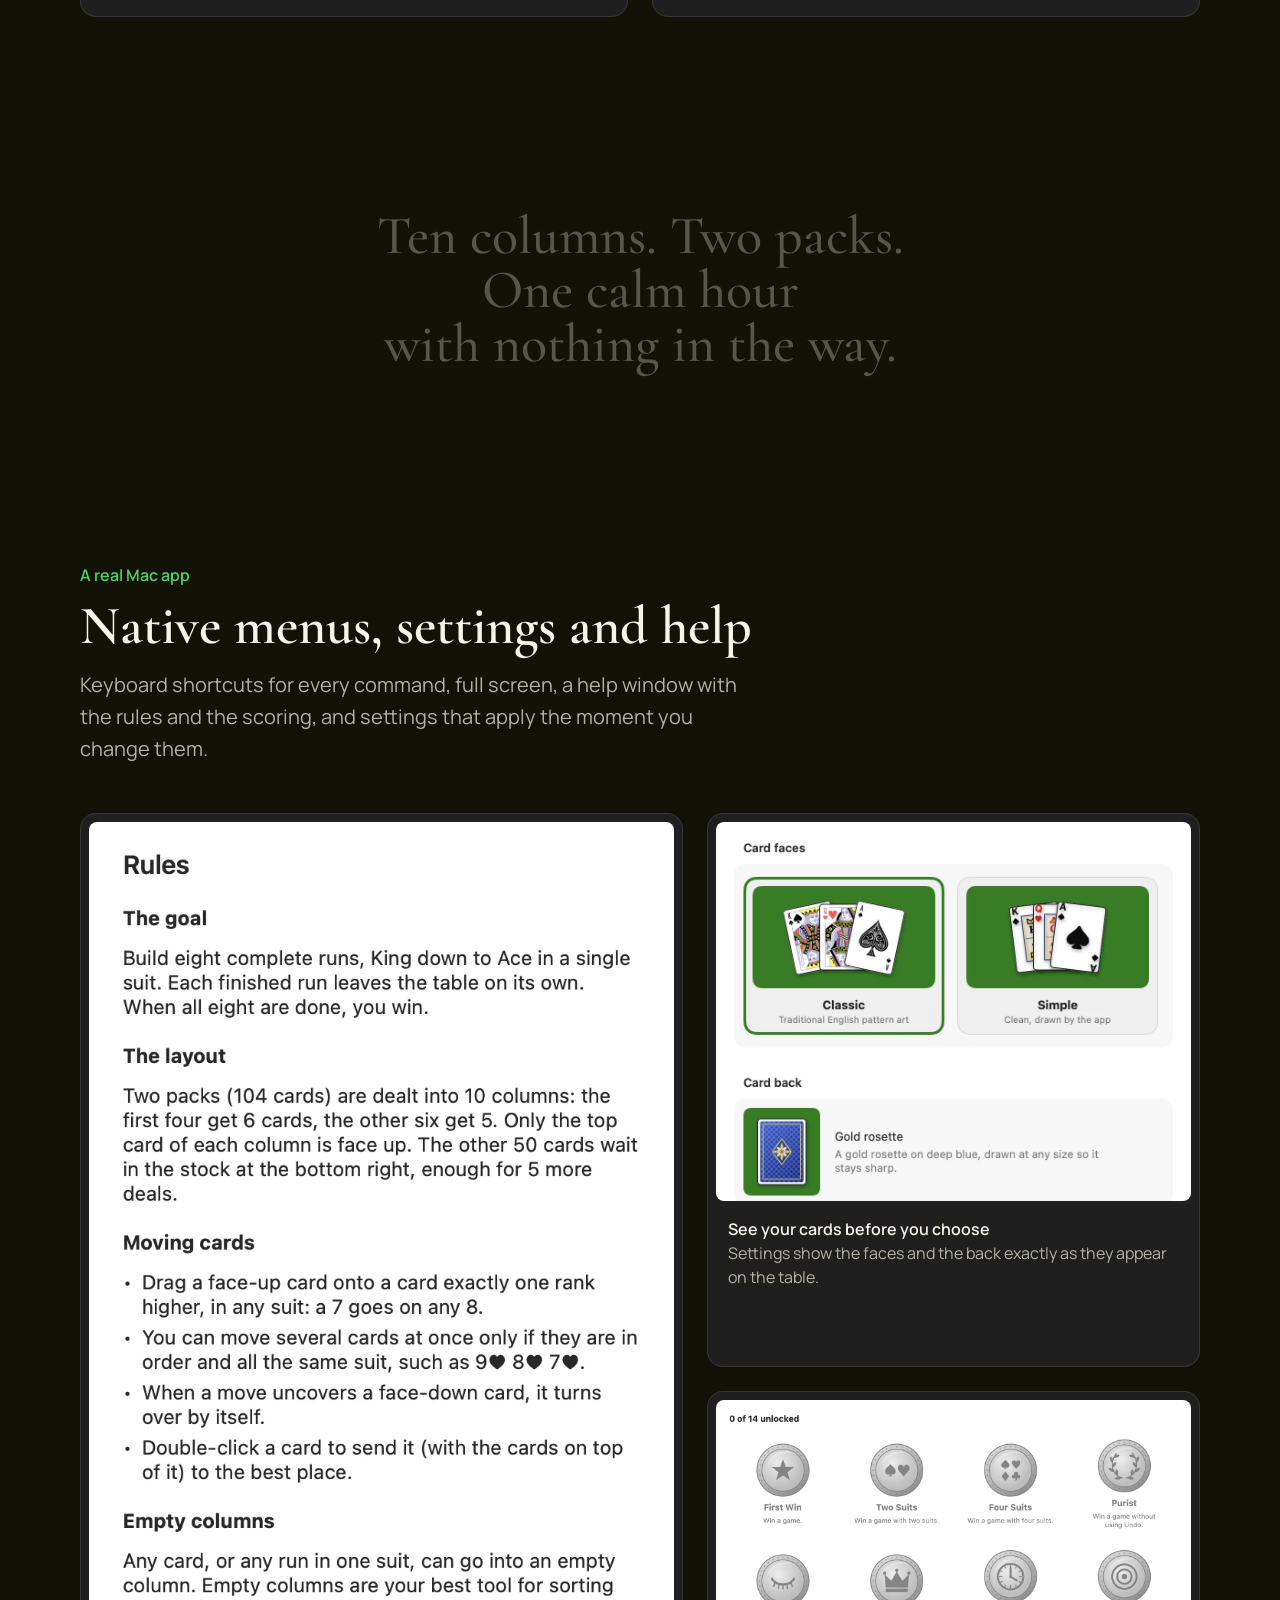
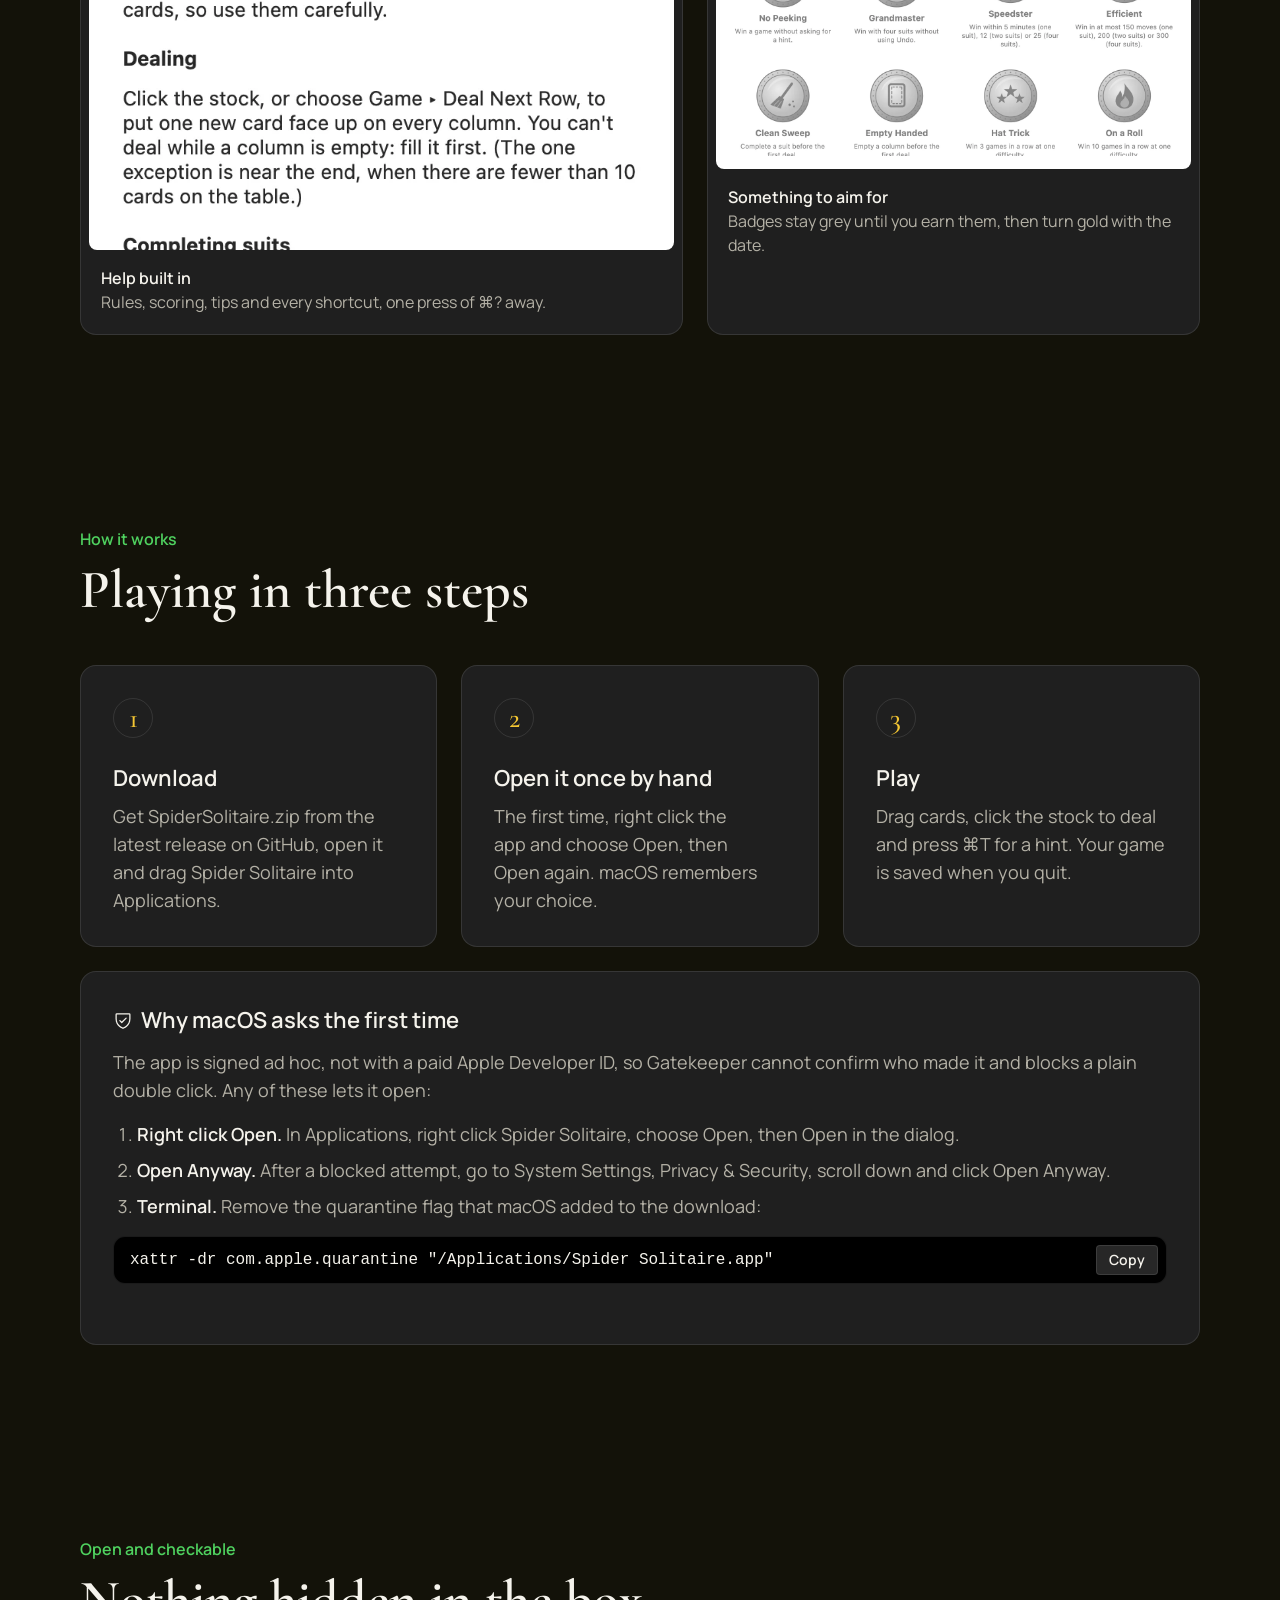
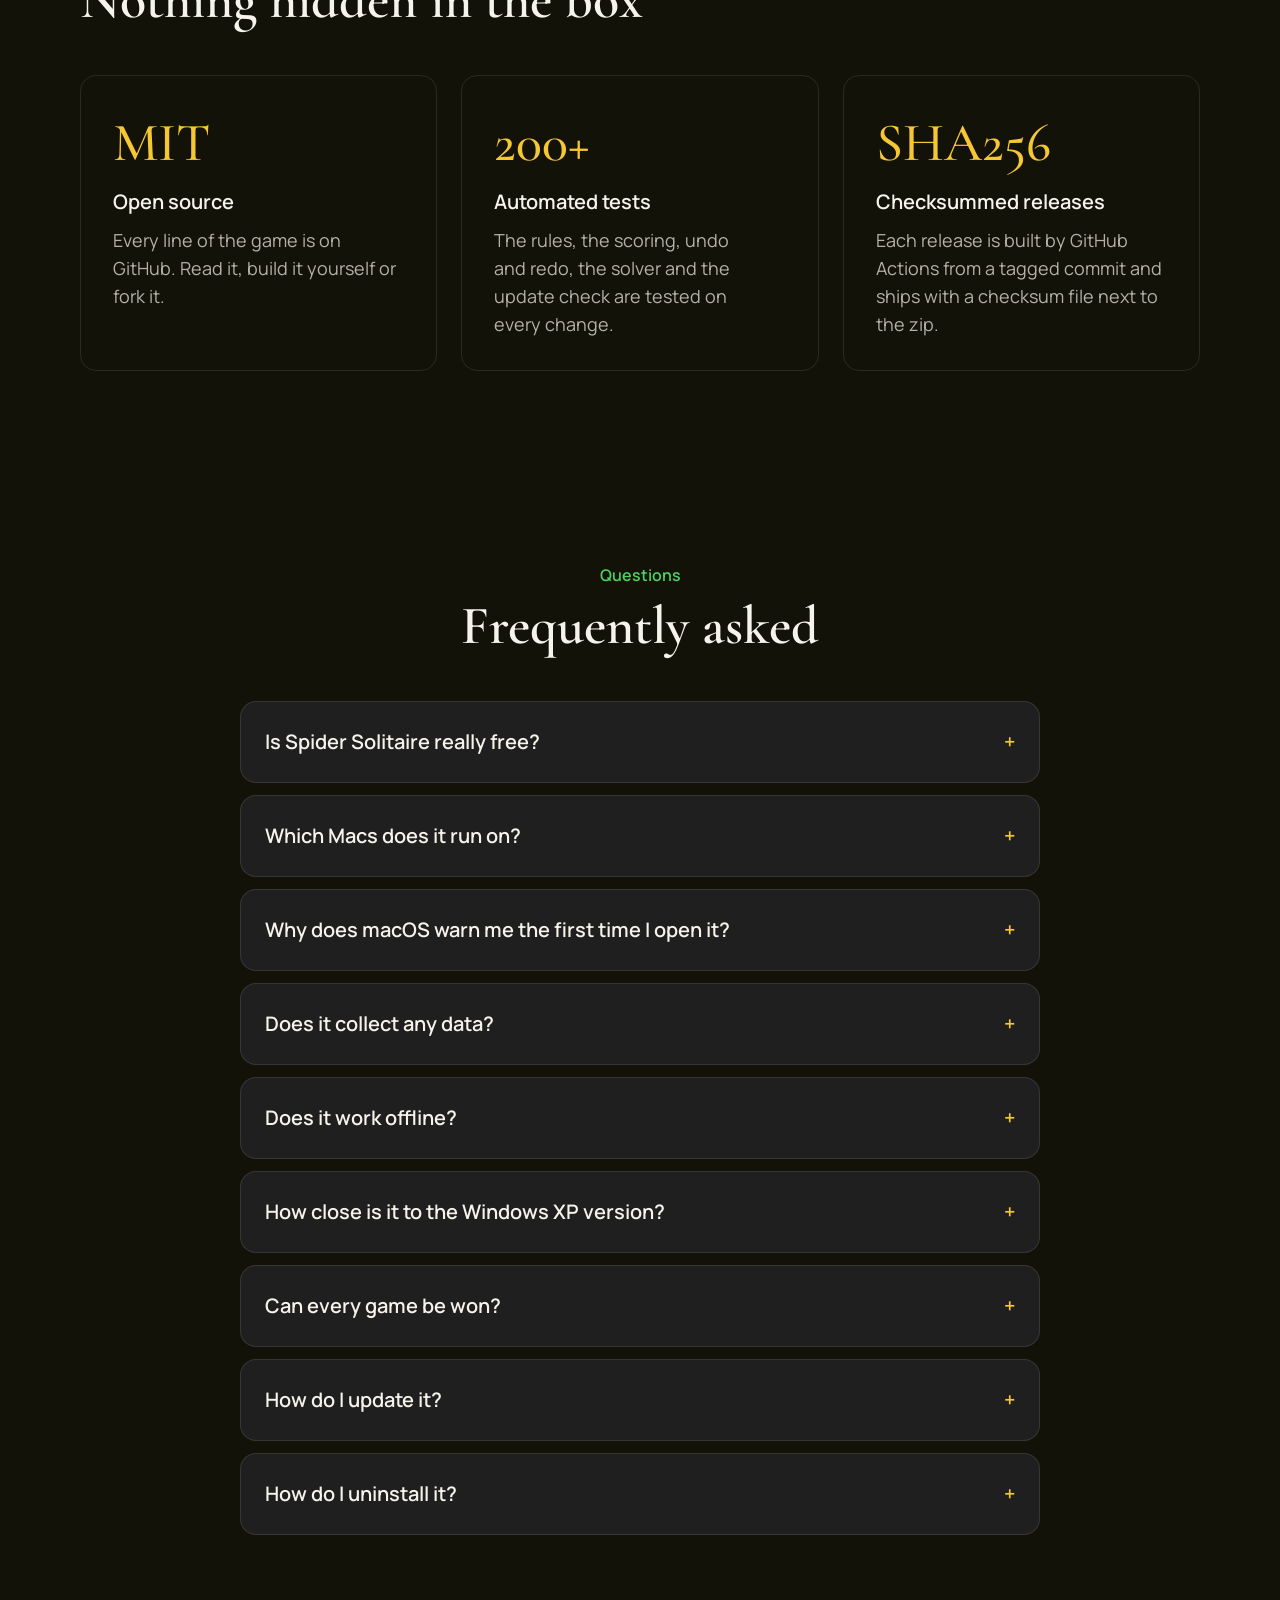
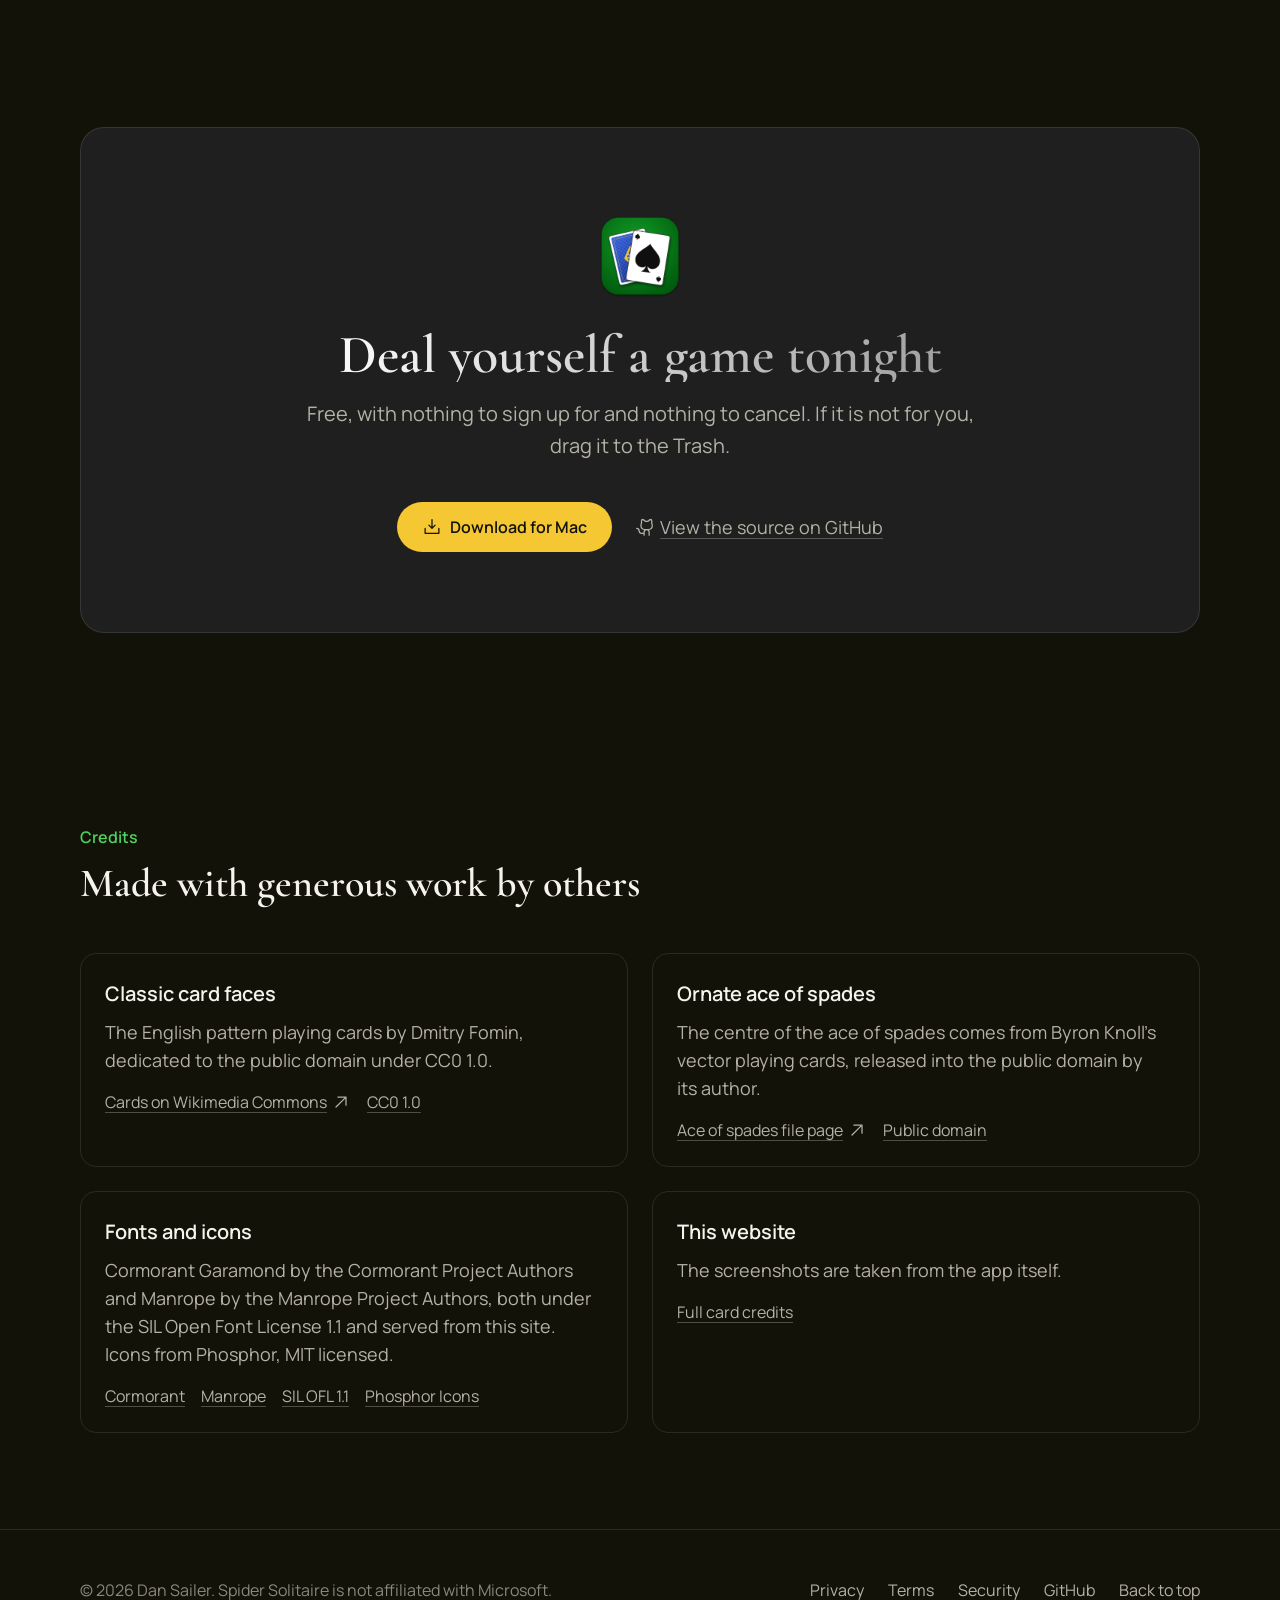
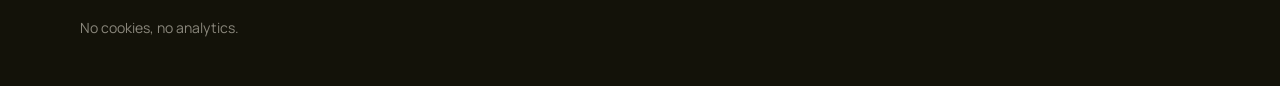
==== commit dd452171: "Website: remove the design-skill credit and references; type one step larger (18px body text)" ====
--- a/docs/index.html
+++ b/docs/index.html
@@ -2,8 +2,7 @@
 <html lang="en" class="no-js">
 <head>
 <!--
-  Spider Solitaire website. Structure, copy and visual system follow the landing page design
-  skill by Elaya (MIT, (c) 2026 Elaya): https://github.com/elayadesign/ai-design-skills
+  Spider Solitaire website.
   Static HTML and CSS with a little vanilla JS. Everything is served from this folder: no CDN,
   no web fonts from third parties, no trackers, no cookies.
 -->
@@ -333,9 +332,8 @@
       </li>
       <li class="credit">
         <h3>This website</h3>
-        <p>Designed with the landing page design skill by Elaya, MIT licensed. The screenshots are taken from the app itself.</p>
+        <p>The screenshots are taken from the app itself.</p>
         <p class="links text-sm">
-          <a class="text-link" href="https://github.com/elayadesign/ai-design-skills">Elaya's design skills</a>
           <a class="text-link" href="https://github.com/dansailer/SpiderSolitaire/blob/main/Sources/SpiderSolitaire/Resources/Cards/CREDITS.md">Full card credits</a>
         </p>
       </li>
@@ -355,7 +353,7 @@
         <li><a href="#main">Back to top</a></li>
       </ul>
     </div>
-    <p class="note text-xs">No cookies, no analytics. Website design guided by Elaya's landing page design skill (MIT).</p>
+    <p class="note text-xs">No cookies, no analytics.</p>
   </div>
 </footer>
 <script src="site.js" defer></script>
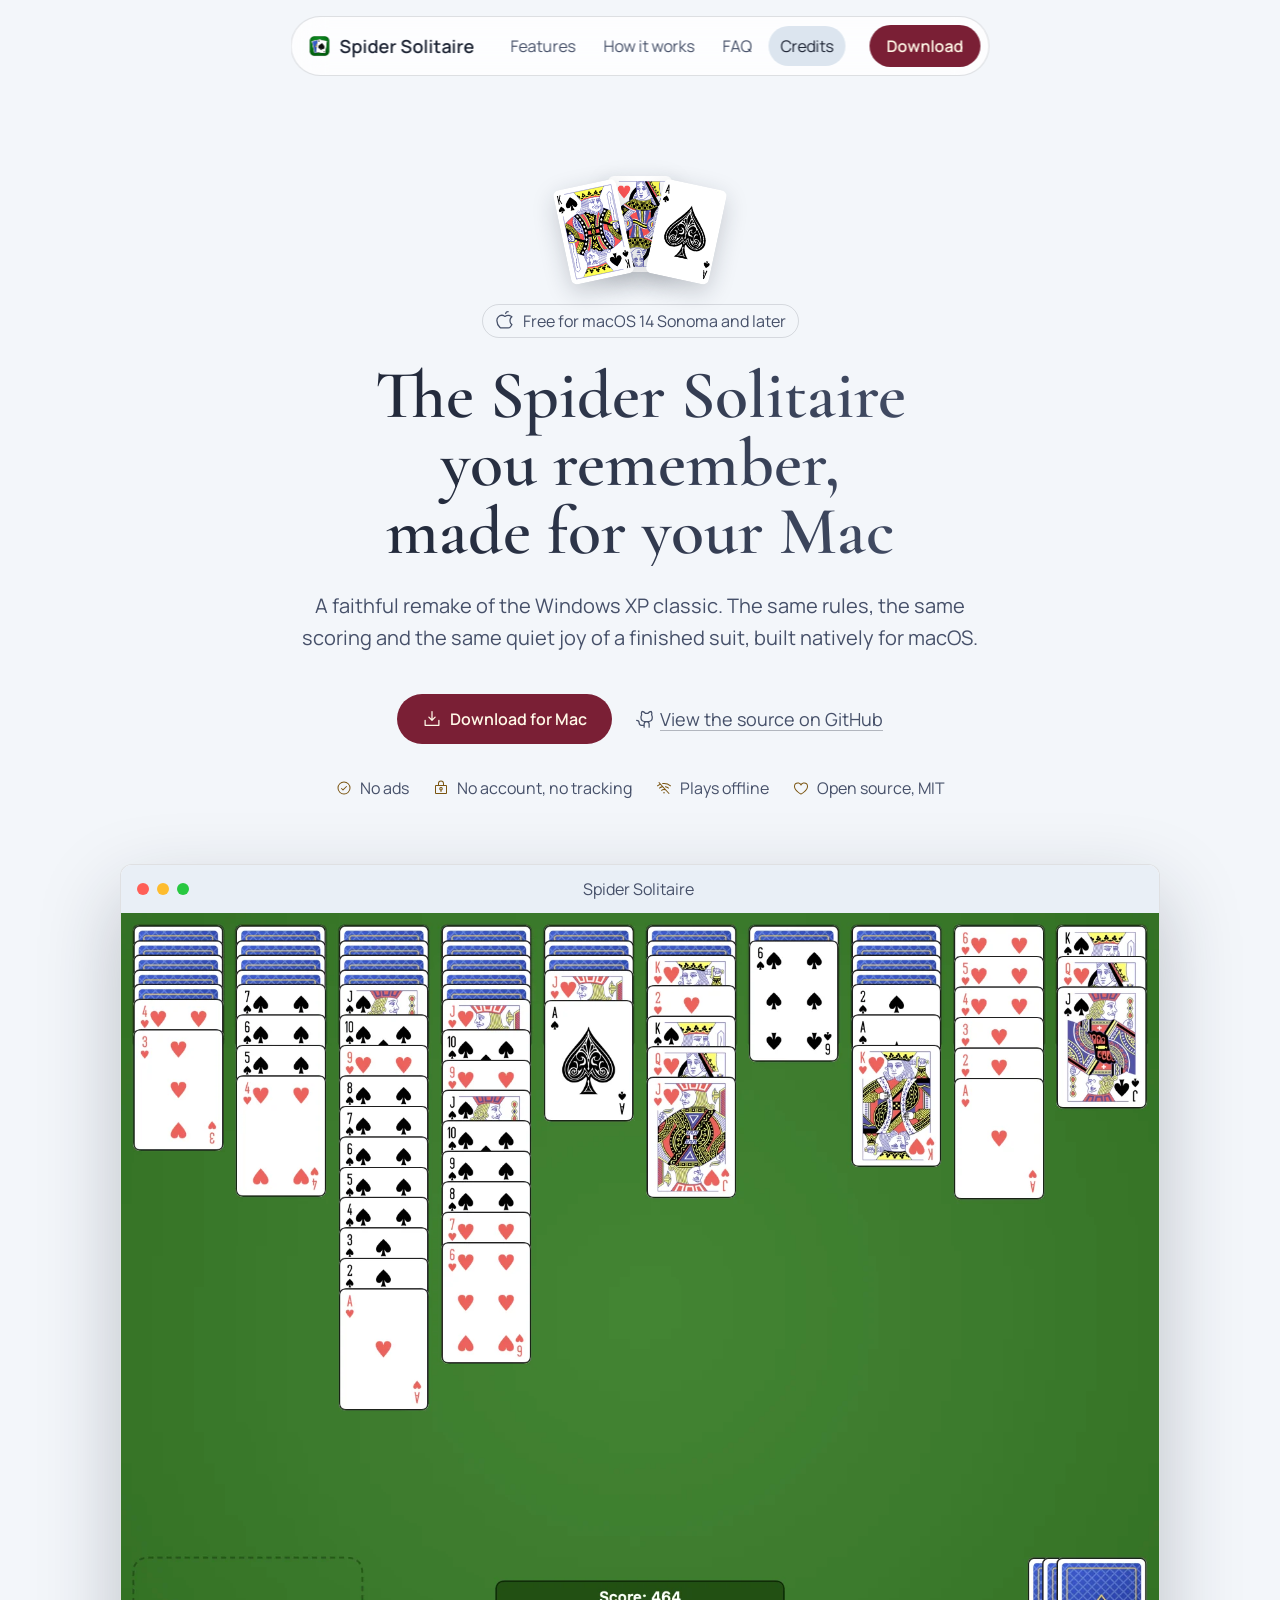
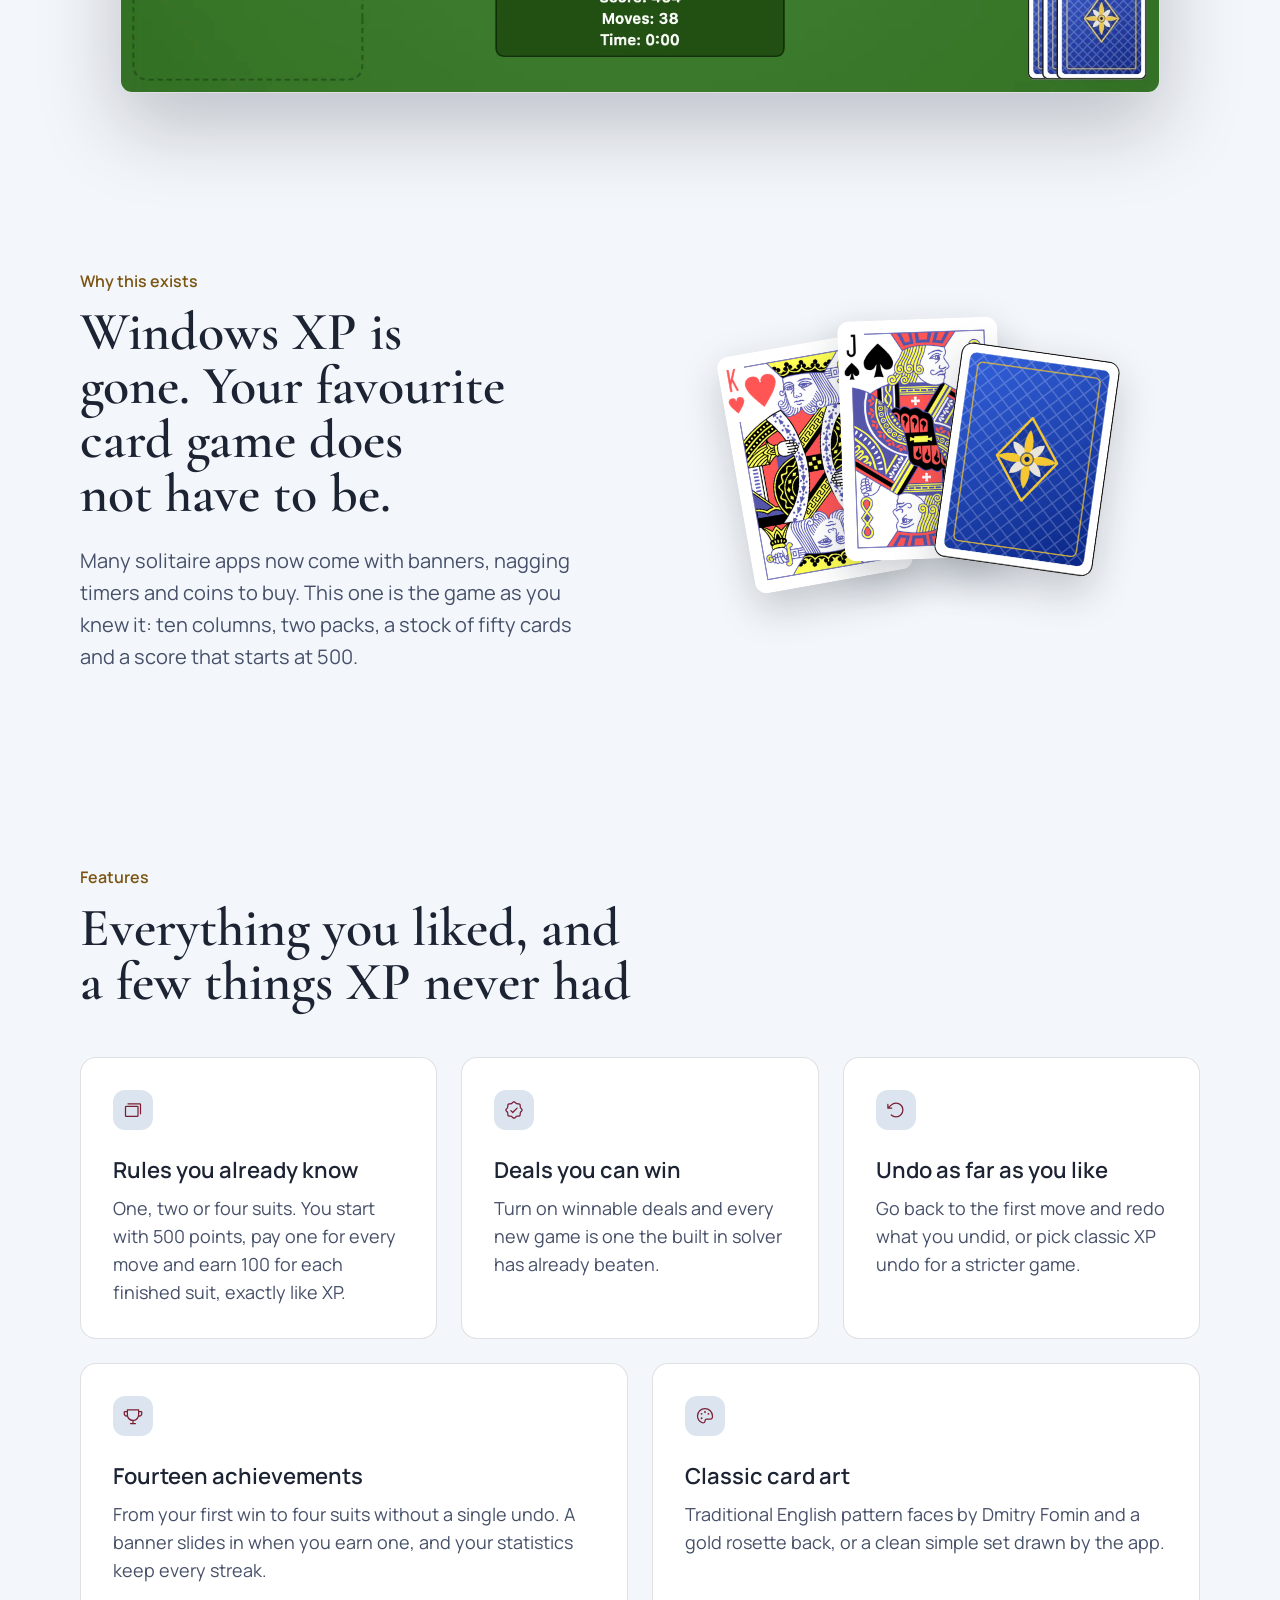
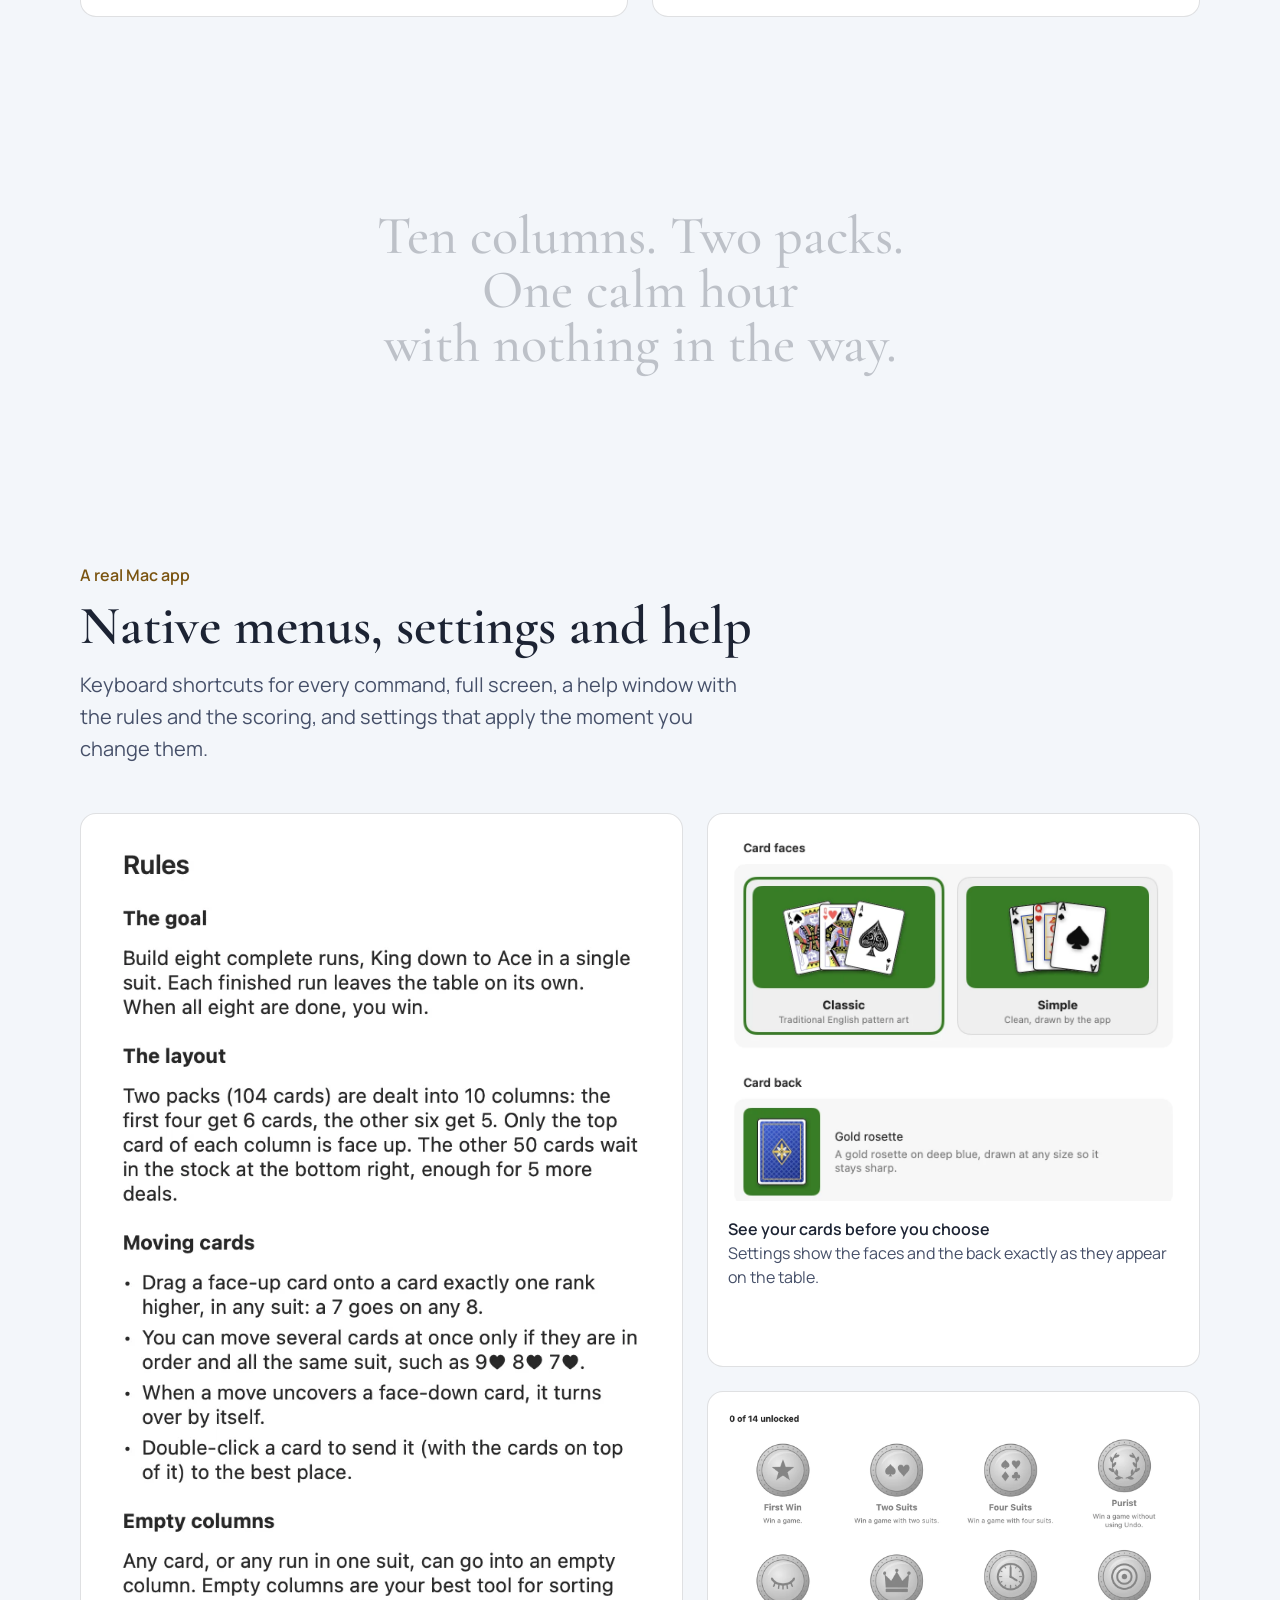
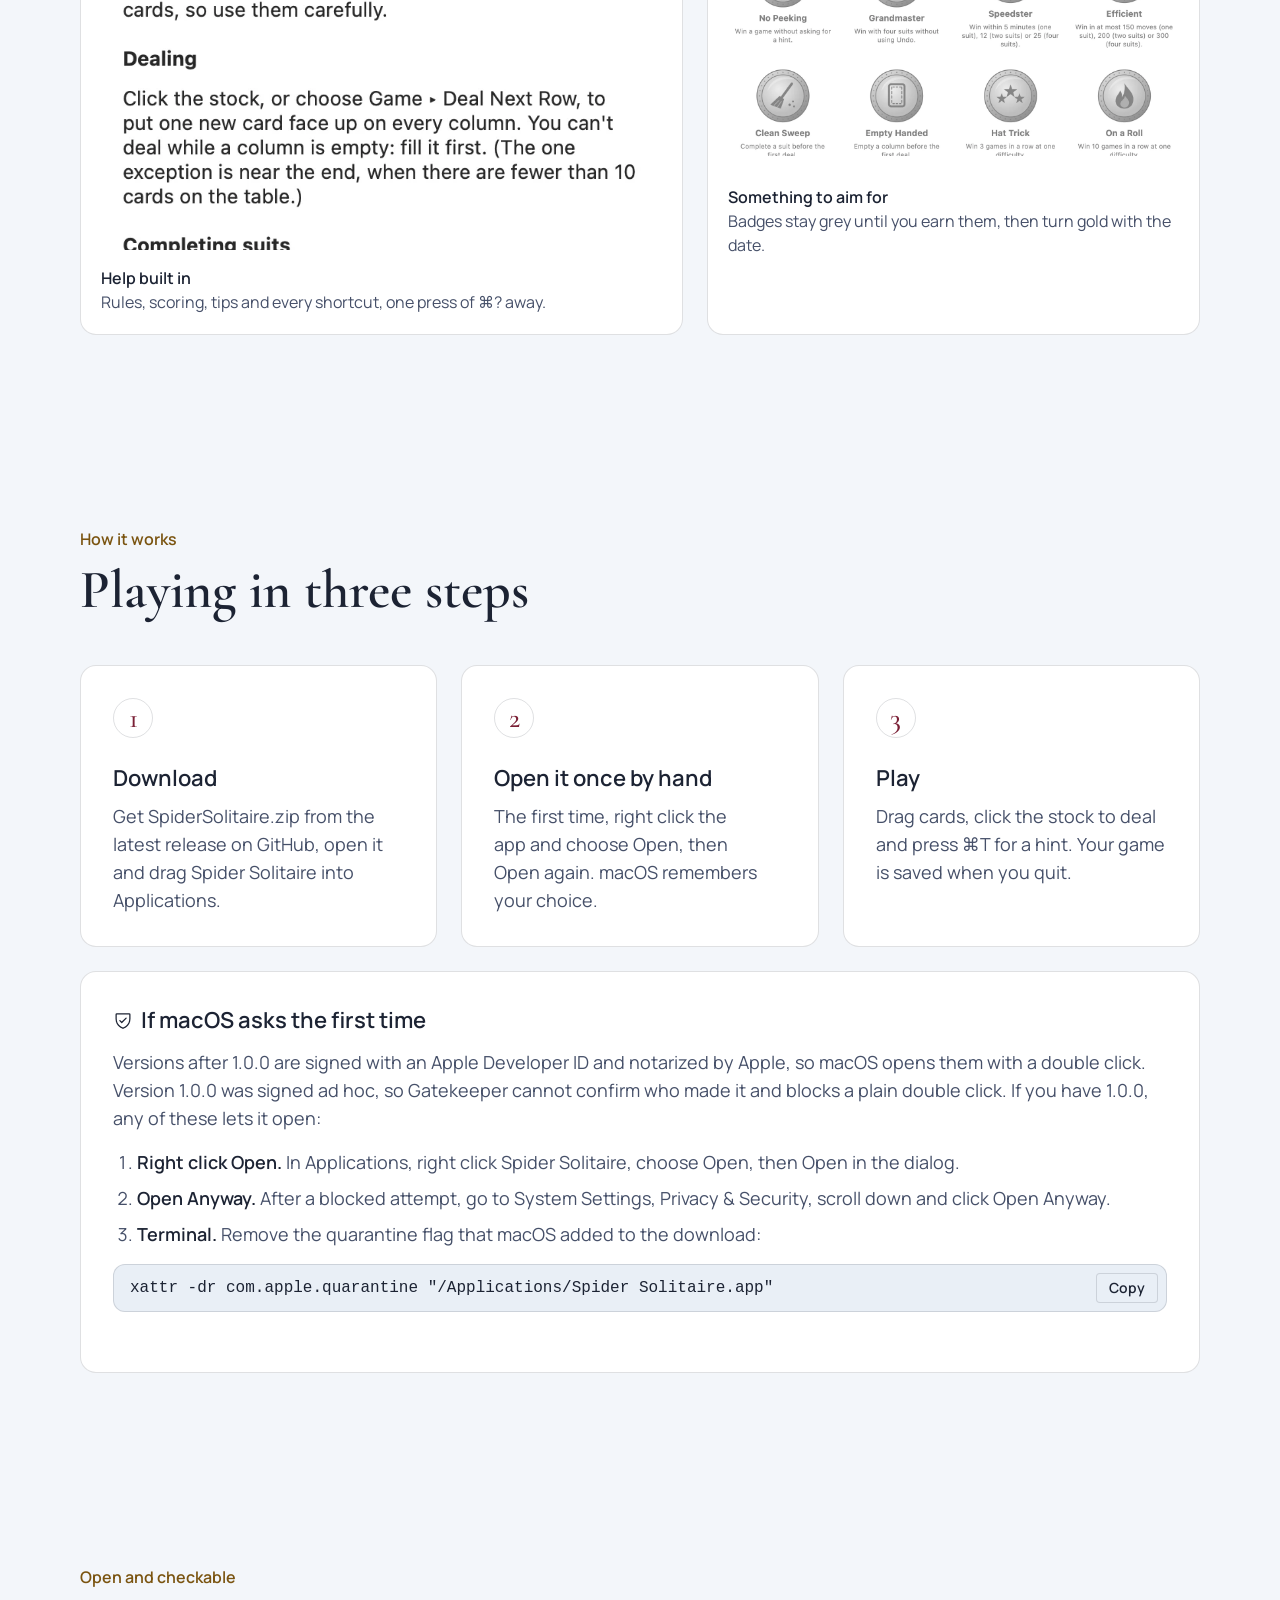
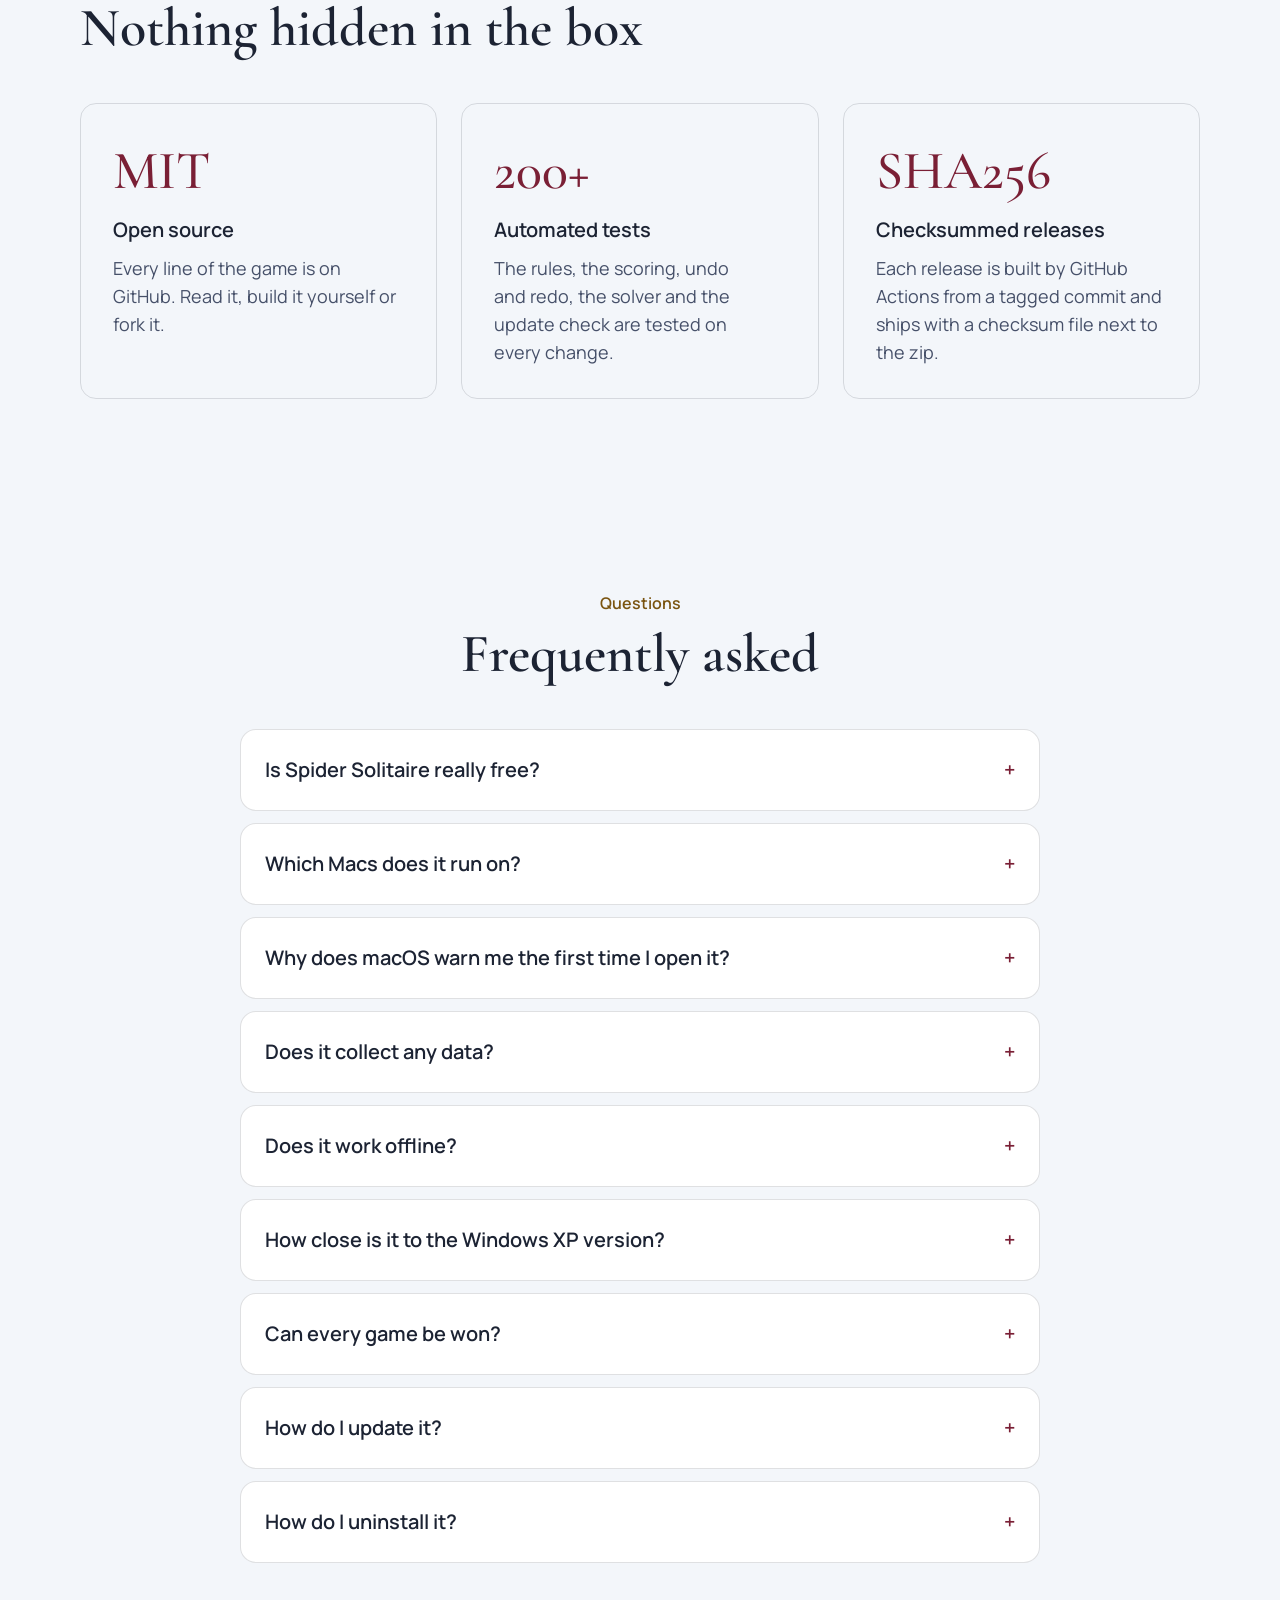
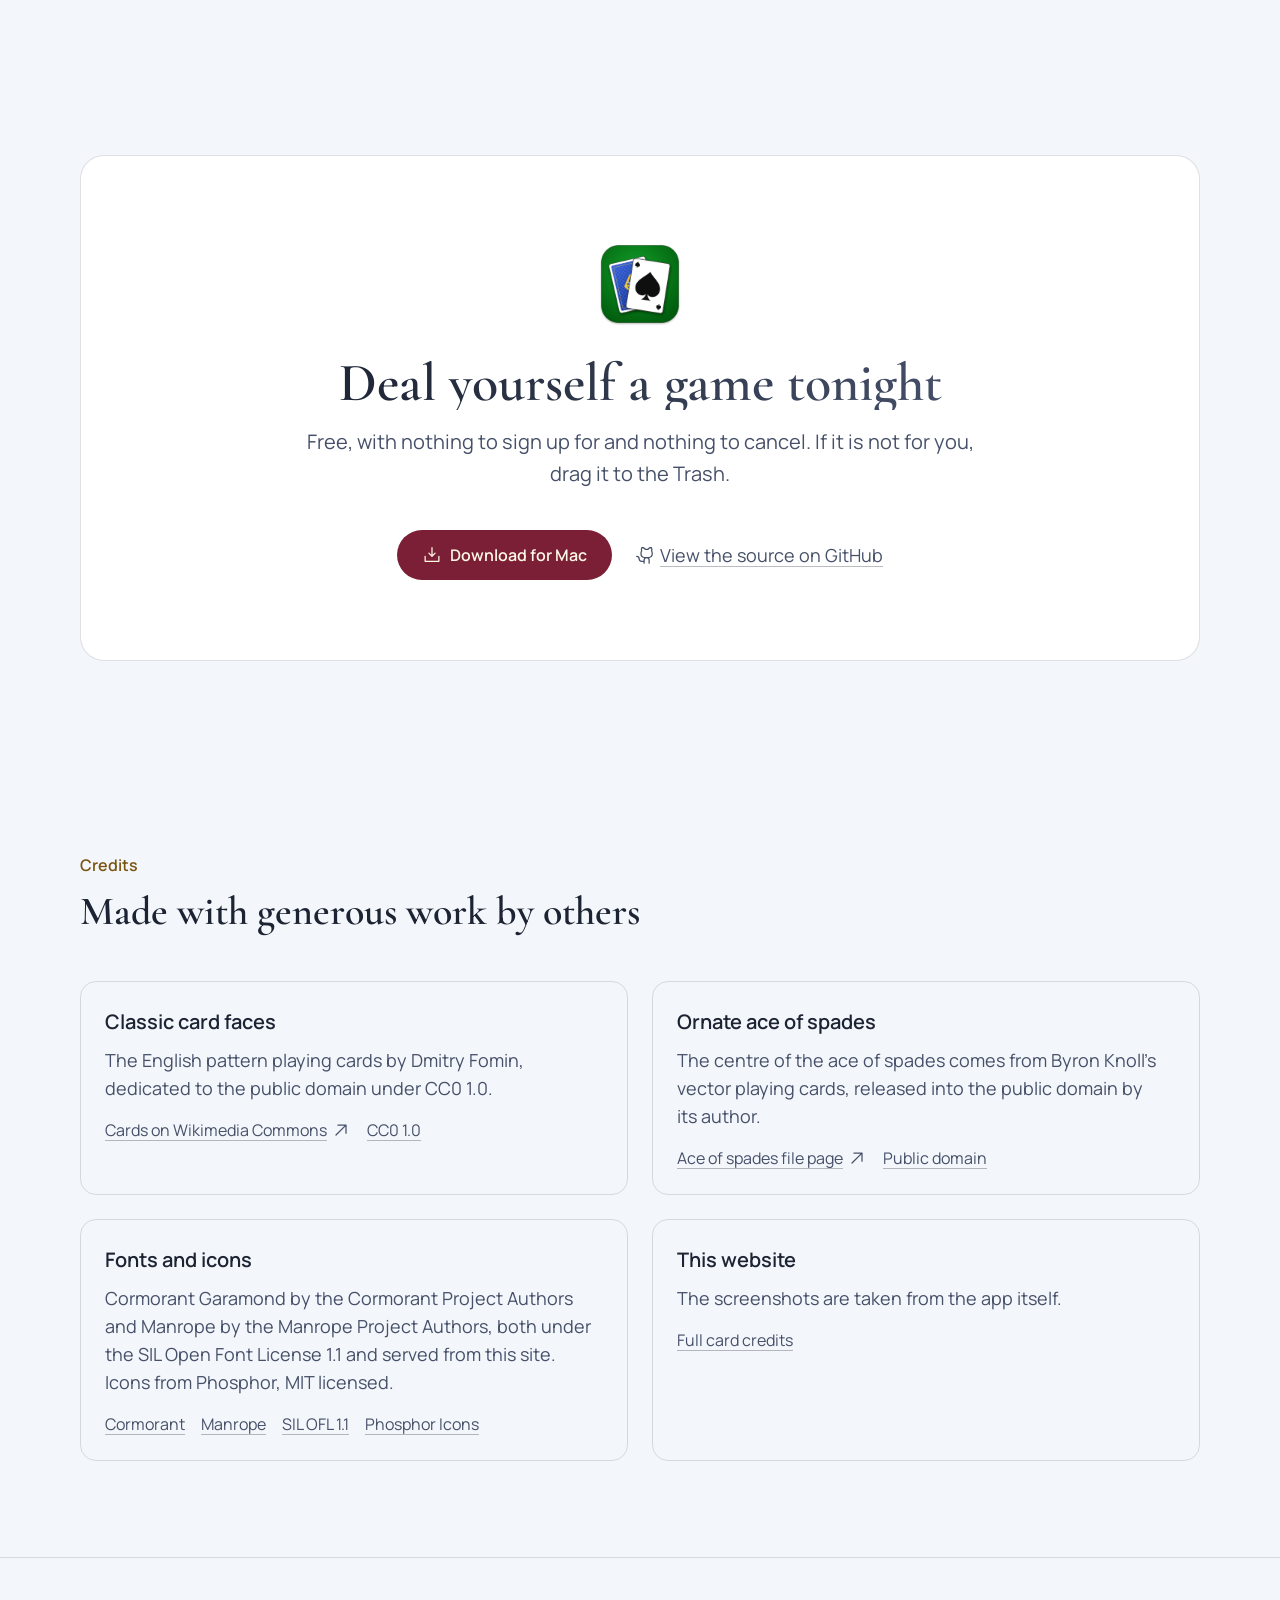
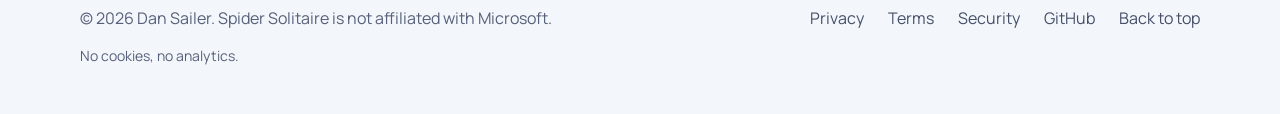
==== commit cb386dd2: "Website: Card Back Sky colour scheme (off-white and burgundy) replaces the dark palette Colours are " ====
--- a/docs/index.html
+++ b/docs/index.html
@@ -11,7 +11,7 @@
 <title>Spider Solitaire for Mac: the Windows XP classic, free and native</title>
 <meta name="description" content="A free, faithful remake of Windows XP Spider Solitaire for macOS 14 and later. One, two or four suits, classic scoring, unlimited undo, winnable deals and 14 achievements. No ads, no account.">
 <link rel="canonical" href="https://dansailer.github.io/SpiderSolitaire/">
-<meta name="theme-color" content="#131209">
+<meta name="theme-color" content="#F3F6FA">
 <link rel="icon" href="assets/favicon.svg" type="image/svg+xml">
 <link rel="icon" href="assets/favicon-32.png" sizes="32x32" type="image/png">
 <link rel="apple-touch-icon" href="assets/icon-180.png">
@@ -49,7 +49,7 @@
   "mainEntity": [
     {"@type": "Question", "name": "Is Spider Solitaire really free?", "acceptedAnswer": {"@type": "Answer", "text": "Yes. There are no ads, no purchases inside the app and no account. The source code is open under the MIT licence."}},
     {"@type": "Question", "name": "Which Macs does it run on?", "acceptedAnswer": {"@type": "Answer", "text": "Any Mac with macOS 14 Sonoma or later. The download is a universal app for Apple silicon and Intel Macs."}},
-    {"@type": "Question", "name": "Why does macOS warn me the first time I open it?", "acceptedAnswer": {"@type": "Answer", "text": "The app is signed ad hoc rather than with a paid Apple Developer ID, so Gatekeeper cannot check who made it. Right click the app, choose Open, then confirm. You only do this once."}},
+    {"@type": "Question", "name": "Why does macOS warn me the first time I open it?", "acceptedAnswer": {"@type": "Answer", "text": "Versions after 1.0.0 are signed with an Apple Developer ID and notarized by Apple, so they open with a double click. Version 1.0.0 was signed ad hoc, so Gatekeeper cannot check who made it: right click the app, choose Open, then confirm. You only do this once."}},
     {"@type": "Question", "name": "Does it collect any data?", "acceptedAnswer": {"@type": "Answer", "text": "No. The only network request is the optional update check, which reads the public list of releases on GitHub at most once a day. You can turn it off in Settings."}},
     {"@type": "Question", "name": "Does it work offline?", "acceptedAnswer": {"@type": "Answer", "text": "Yes. Everything runs on your Mac. Without a connection the update check simply waits for the next day."}},
     {"@type": "Question", "name": "How close is it to the Windows XP version?", "acceptedAnswer": {"@type": "Answer", "text": "The rules, the scoring, the dealing rule for empty columns, hints, statistics and the three difficulties all follow XP. Redo, winnable deals and achievements are new, and you can switch undo to the classic XP behaviour."}},
@@ -225,8 +225,8 @@
       </li>
     </ol>
     <div class="gatekeeper" id="first-launch">
-      <h3><svg class="icon" aria-hidden="true"><use href="assets/icons.svg#i-shield-check"/></svg>Why macOS asks the first time</h3>
-      <p class="muted" style="margin-top: var(--s-100)">The app is signed ad hoc, not with a paid Apple Developer ID, so Gatekeeper cannot confirm who made it and blocks a plain double click. Any of these lets it open:</p>
+      <h3><svg class="icon" aria-hidden="true"><use href="assets/icons.svg#i-shield-check"/></svg>If macOS asks the first time</h3>
+      <p class="muted" style="margin-top: var(--s-100)">Versions after 1.0.0 are signed with an Apple Developer ID and notarized by Apple, so macOS opens them with a double click. Version 1.0.0 was signed ad hoc, so Gatekeeper cannot confirm who made it and blocks a plain double click. If you have 1.0.0, any of these lets it open:</p>
       <ol class="text-base">
         <li><strong>Right click Open.</strong> In Applications, right click Spider Solitaire, choose Open, then Open in the dialog.</li>
         <li><strong>Open Anyway.</strong> After a blocked attempt, go to System Settings, Privacy &amp; Security, scroll down and click Open Anyway.</li>
@@ -272,7 +272,7 @@
     <div class="faq">
       <details><summary>Is Spider Solitaire really free?</summary><p>Yes. There are no ads, no purchases inside the app and no account. The source code is open under the MIT licence.</p></details>
       <details><summary>Which Macs does it run on?</summary><p>Any Mac with macOS 14 Sonoma or later. The download is a universal app for Apple silicon and Intel Macs.</p></details>
-      <details><summary>Why does macOS warn me the first time I open it?</summary><p>The app is signed ad hoc rather than with a paid Apple Developer ID, so Gatekeeper cannot check who made it. Right click the app, choose Open, then confirm. You only do this once. <a class="text-link" href="#first-launch">More ways to open it</a></p></details>
+      <details><summary>Why does macOS warn me the first time I open it?</summary><p>Versions after 1.0.0 are signed with an Apple Developer ID and notarized by Apple, so they open with a double click. Version 1.0.0 was signed ad hoc, so Gatekeeper cannot check who made it: right click the app, choose Open, then confirm. You only do this once. <a class="text-link" href="#first-launch">More ways to open it</a></p></details>
       <details><summary>Does it collect any data?</summary><p>No. The only network request is the optional update check, which reads the public list of releases on GitHub at most once a day. You can turn it off in Settings, General.</p></details>
       <details><summary>Does it work offline?</summary><p>Yes. Everything runs on your Mac. Without a connection the update check simply waits for the next day.</p></details>
       <details><summary>How close is it to the Windows XP version?</summary><p>The rules, the scoring, the dealing rule for empty columns, hints, statistics and the three difficulties all follow XP. Redo, winnable deals and achievements are new, and you can switch undo to the classic XP behaviour.</p></details>
